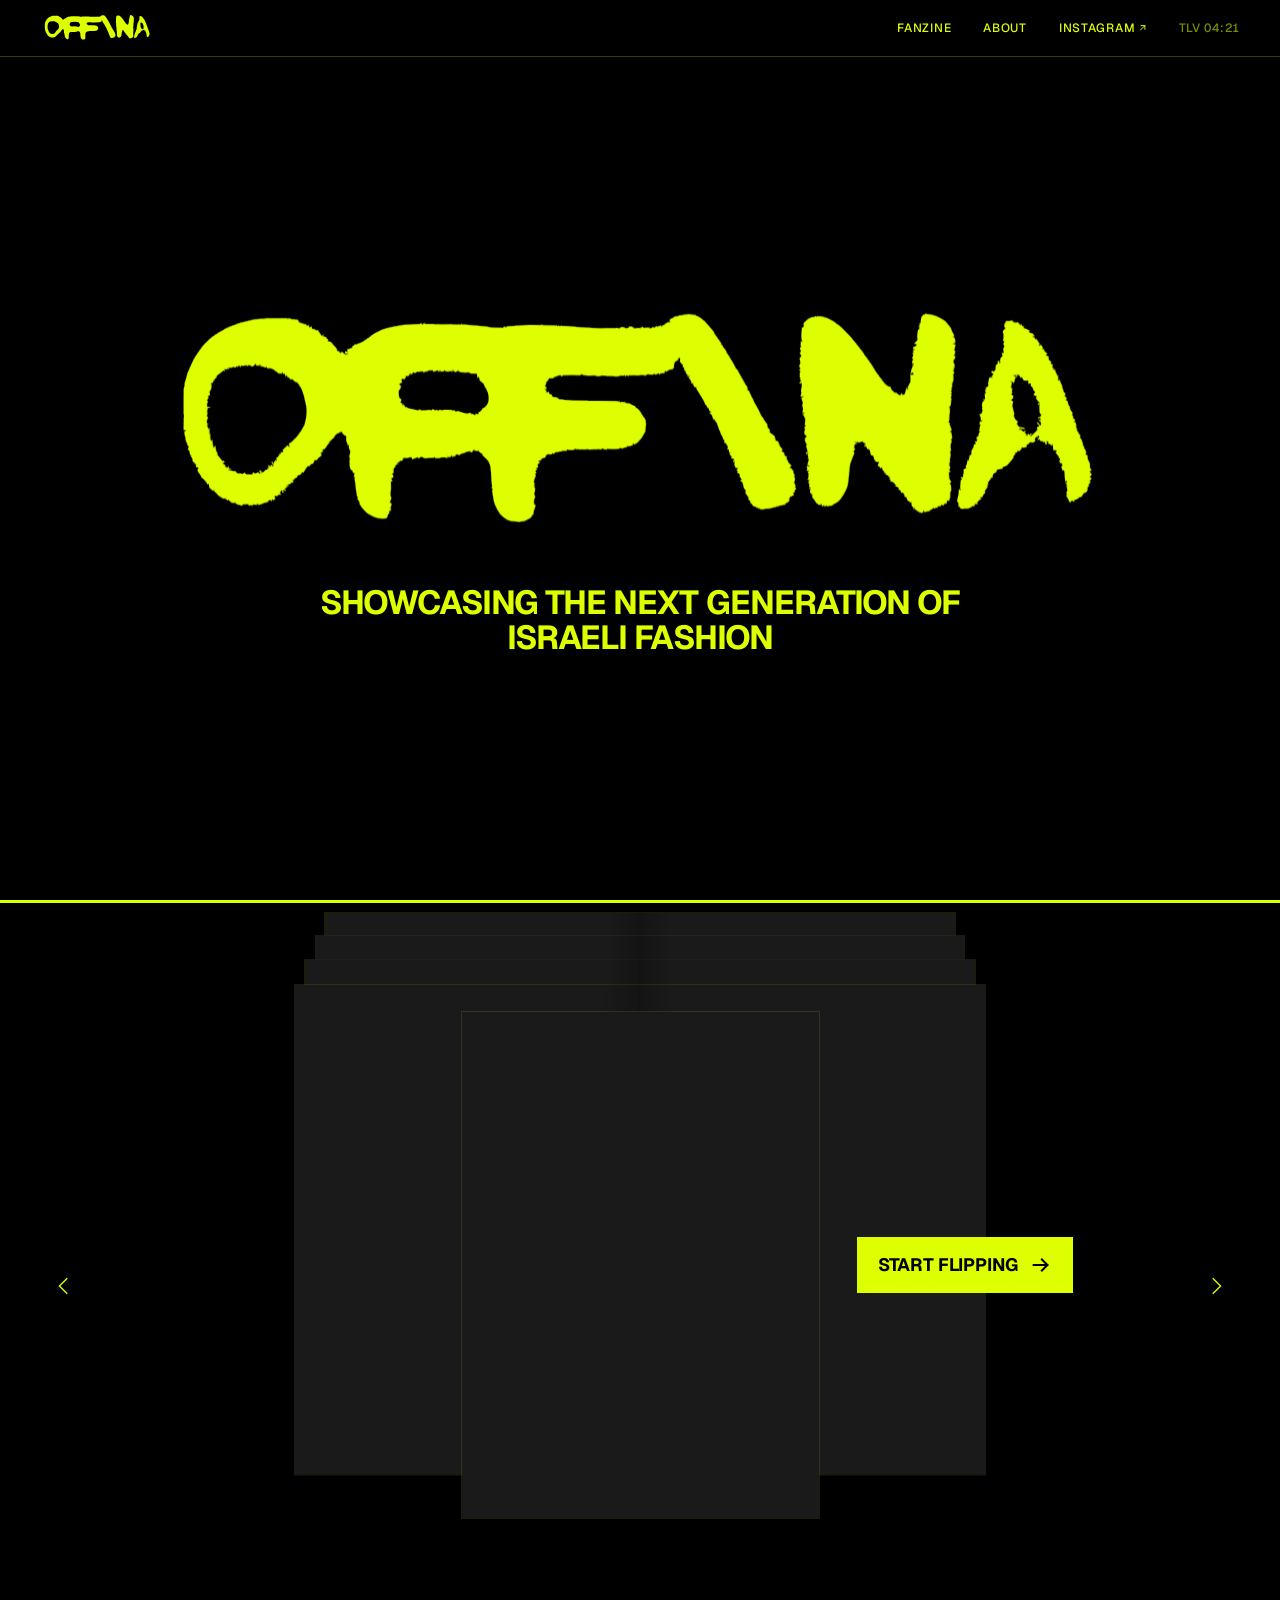
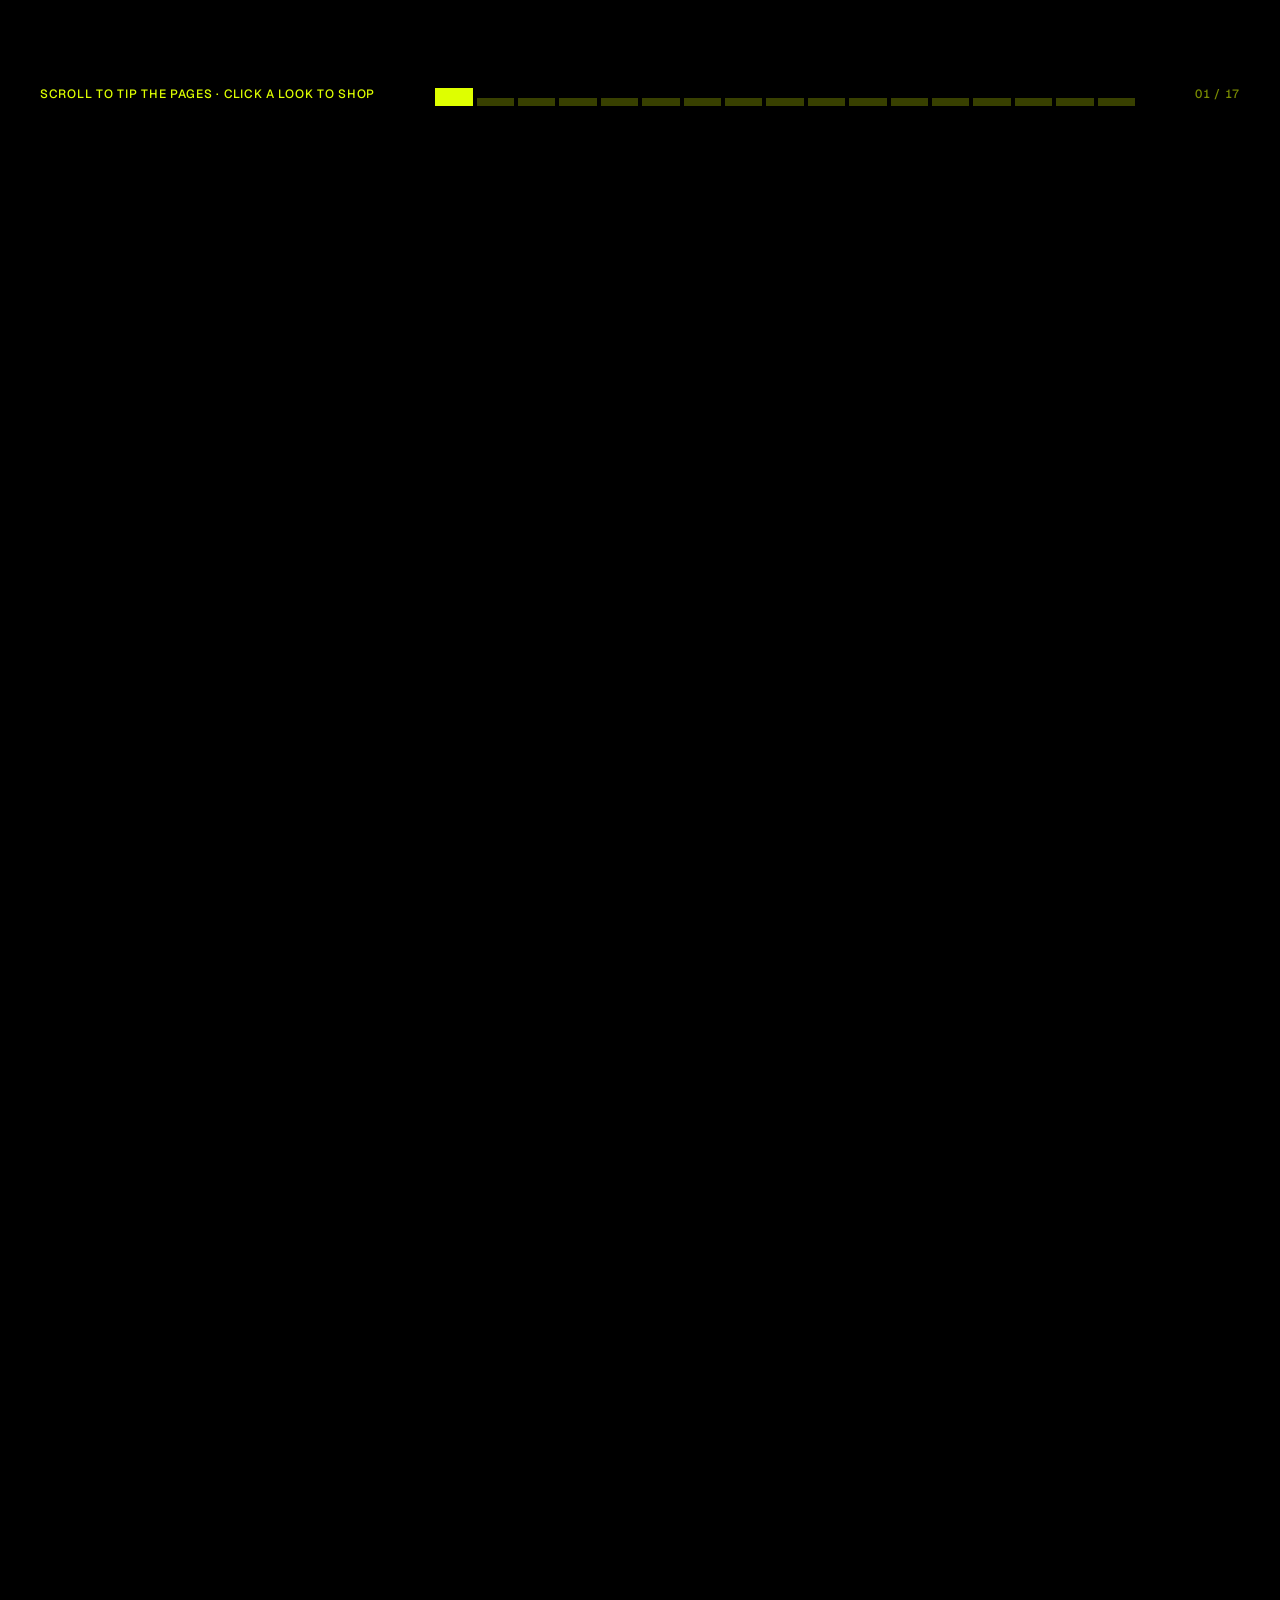
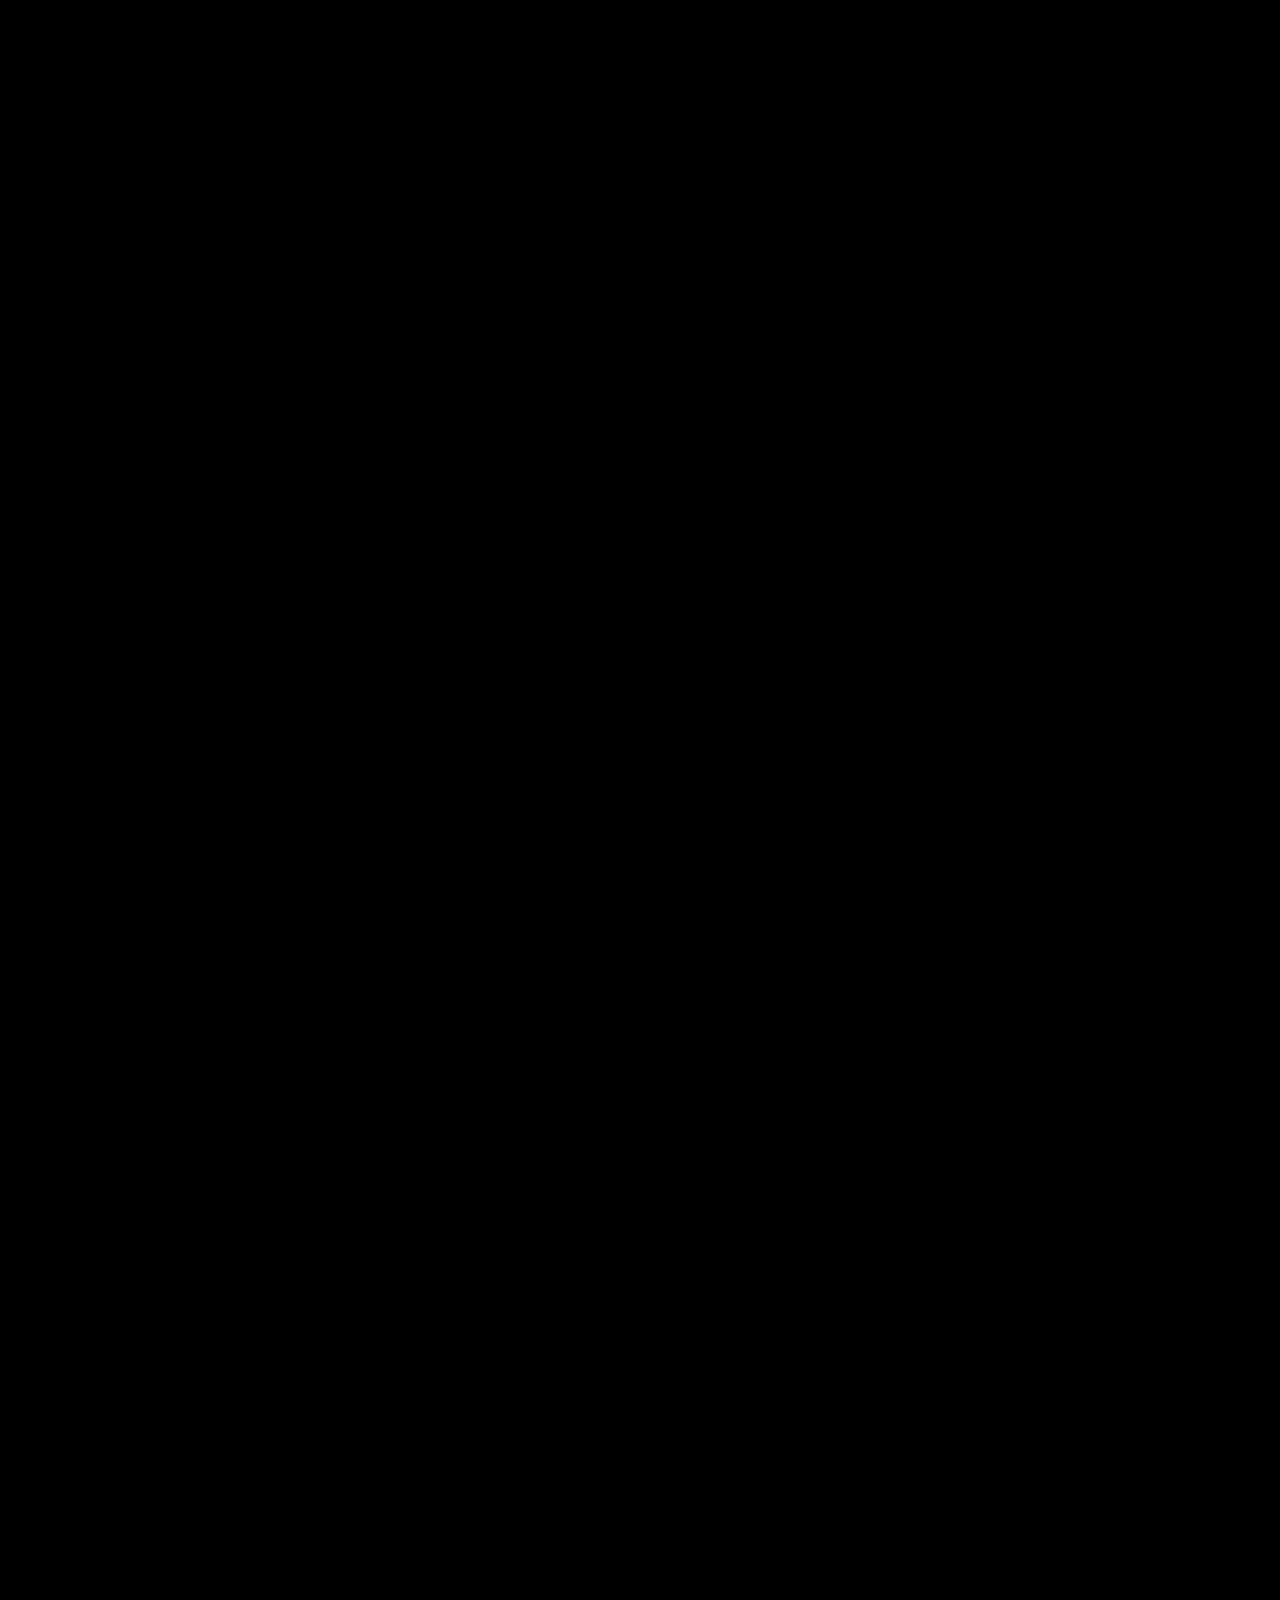
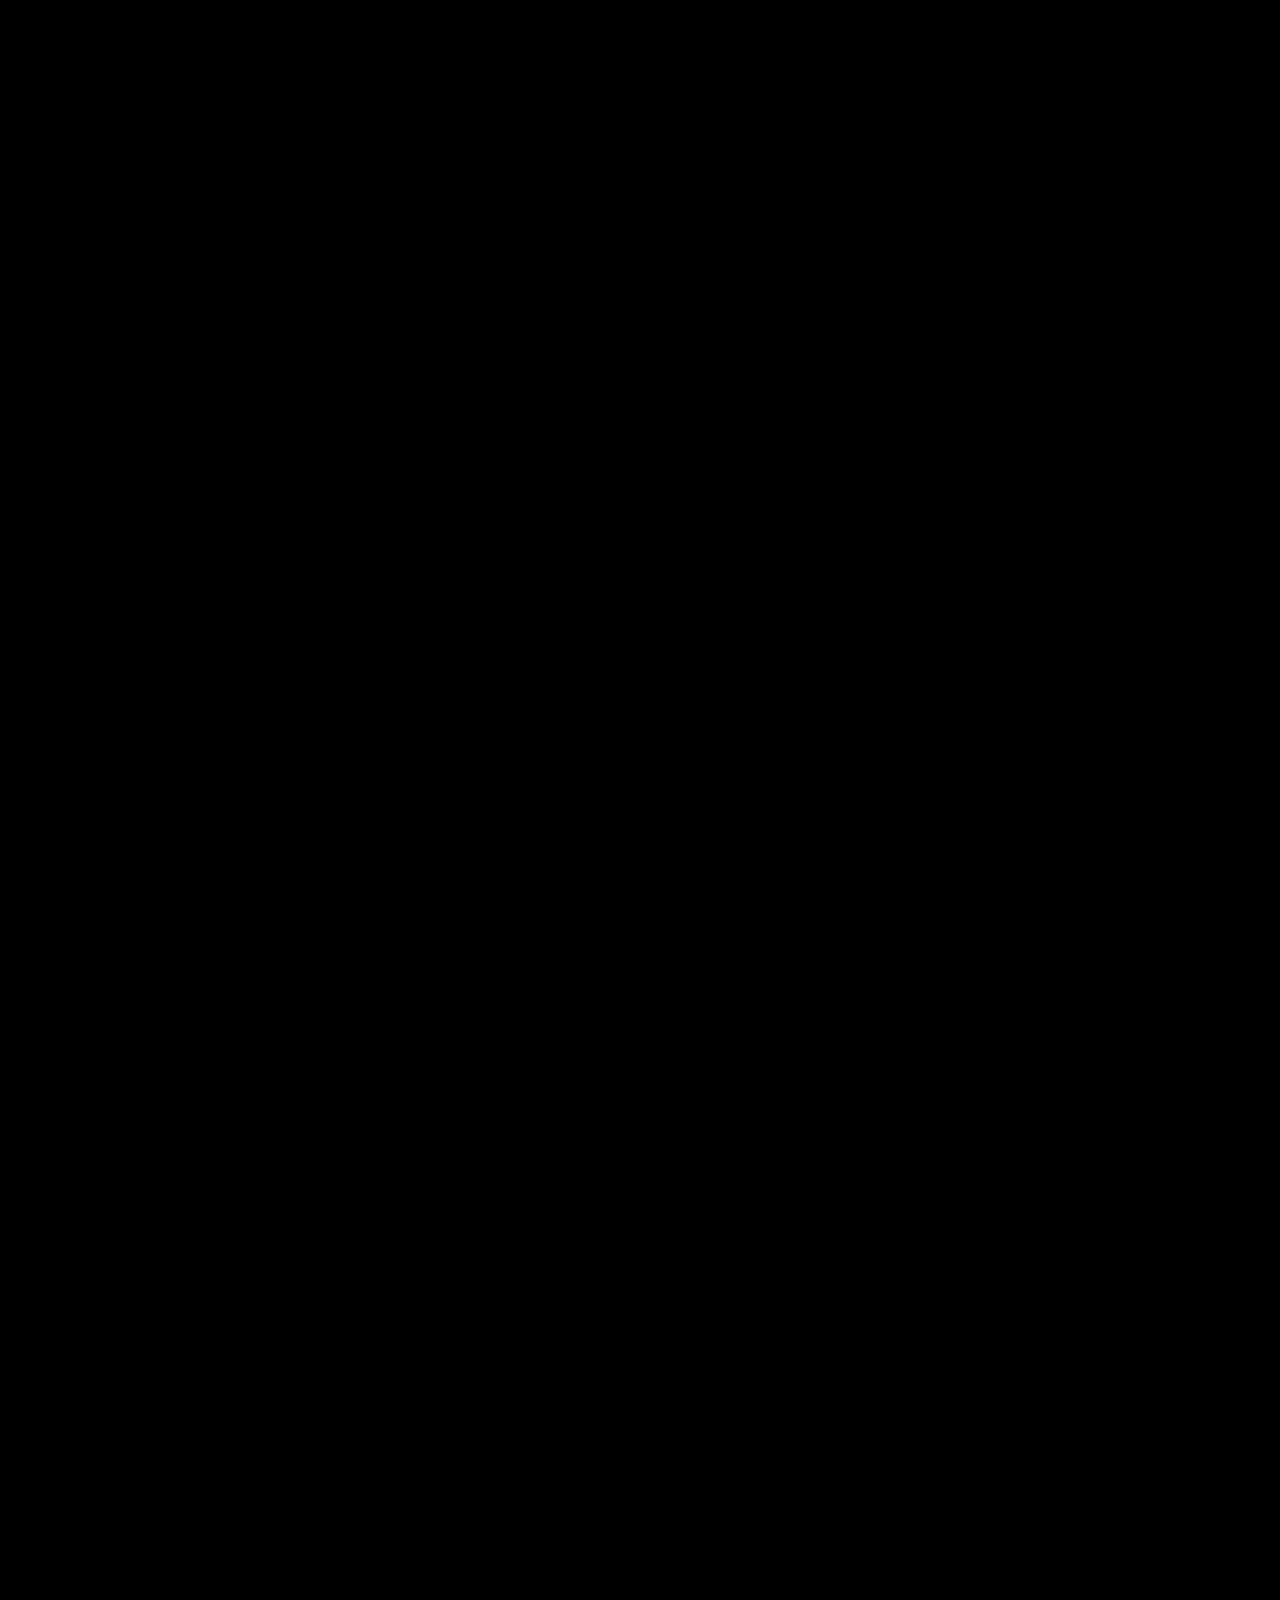
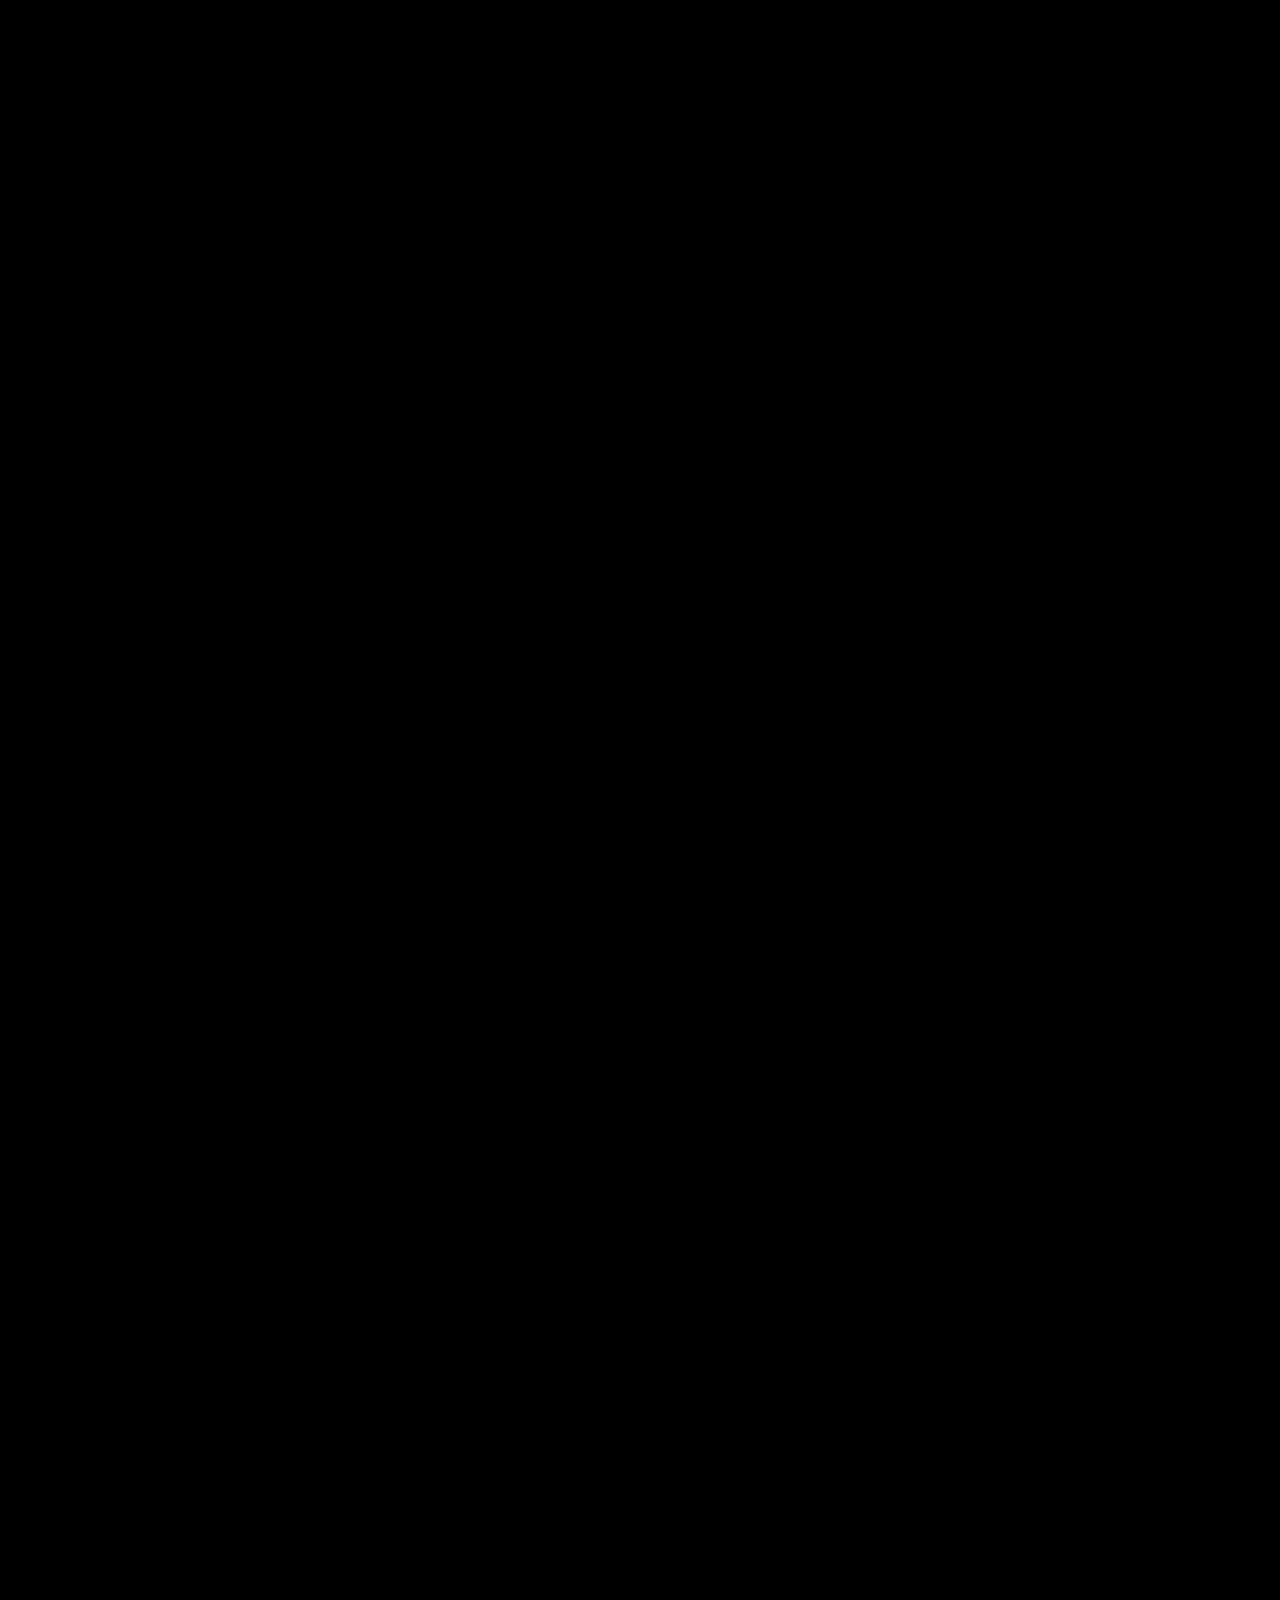
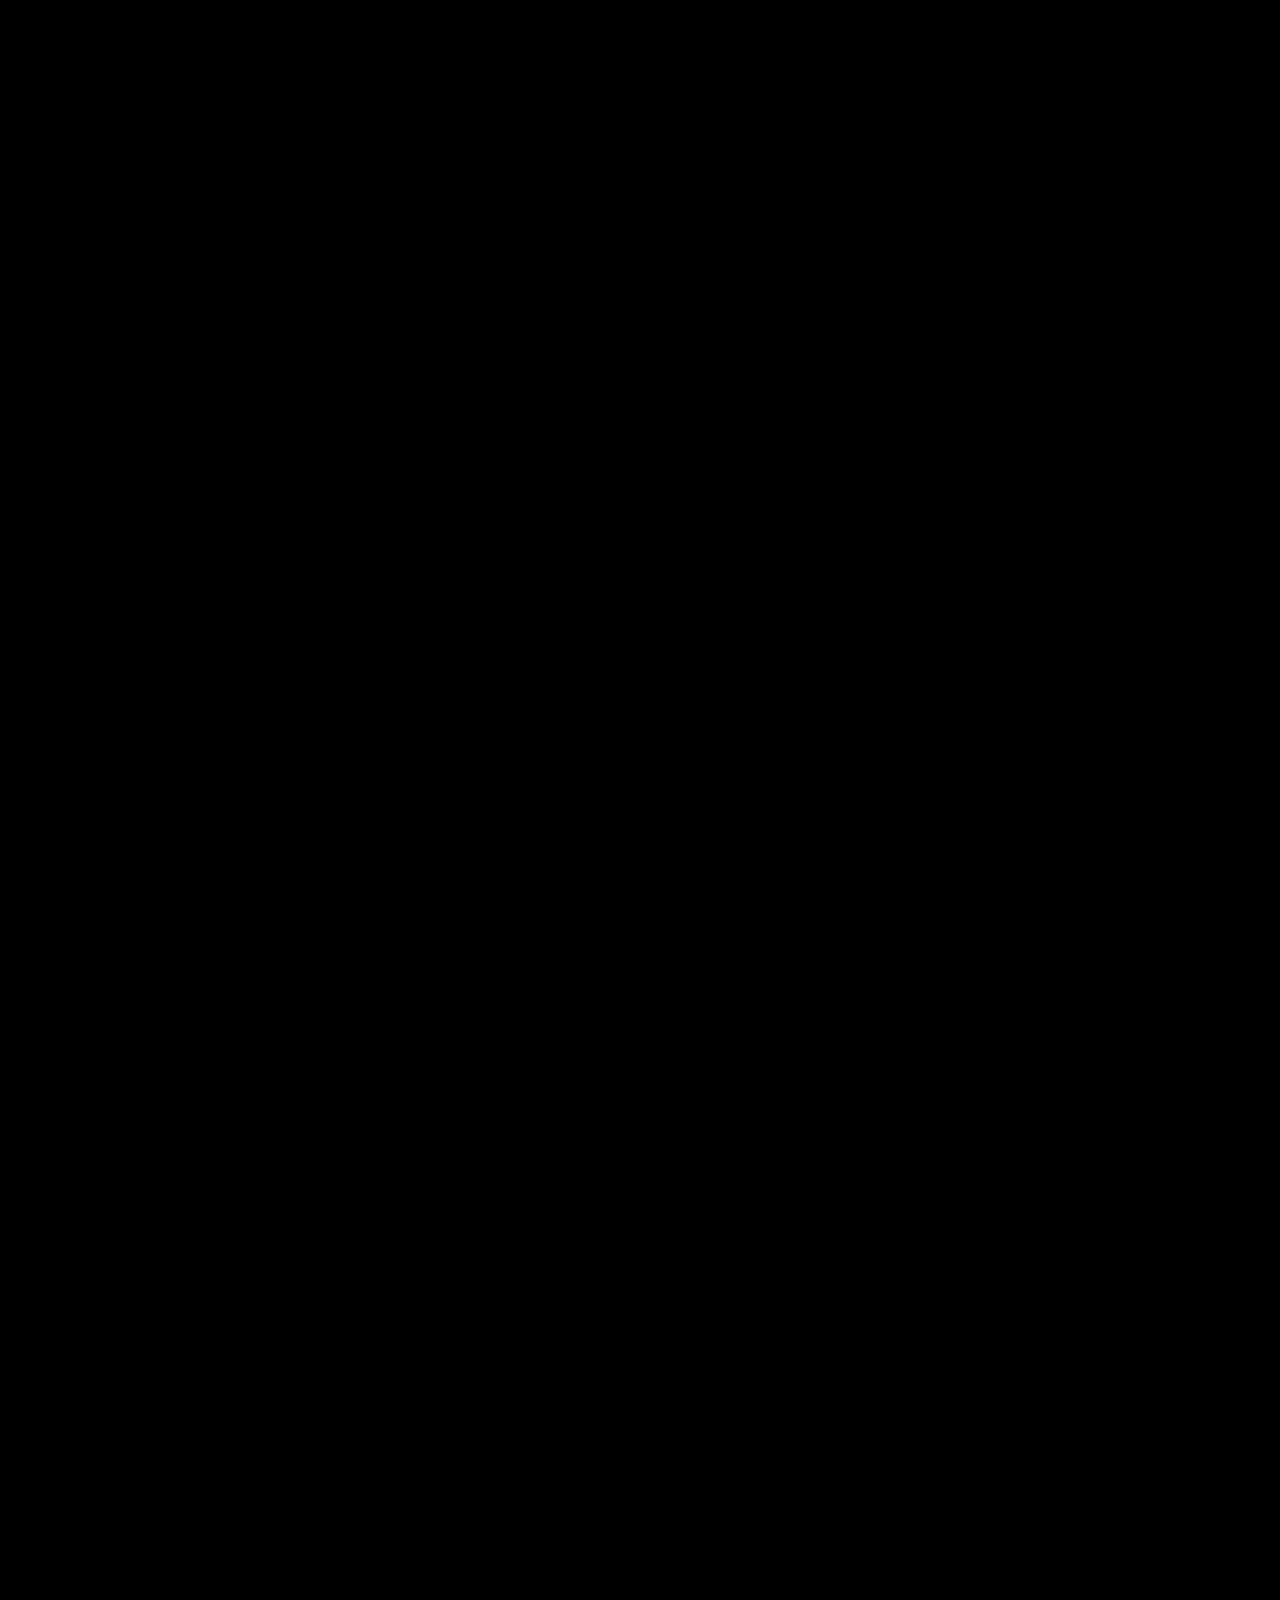
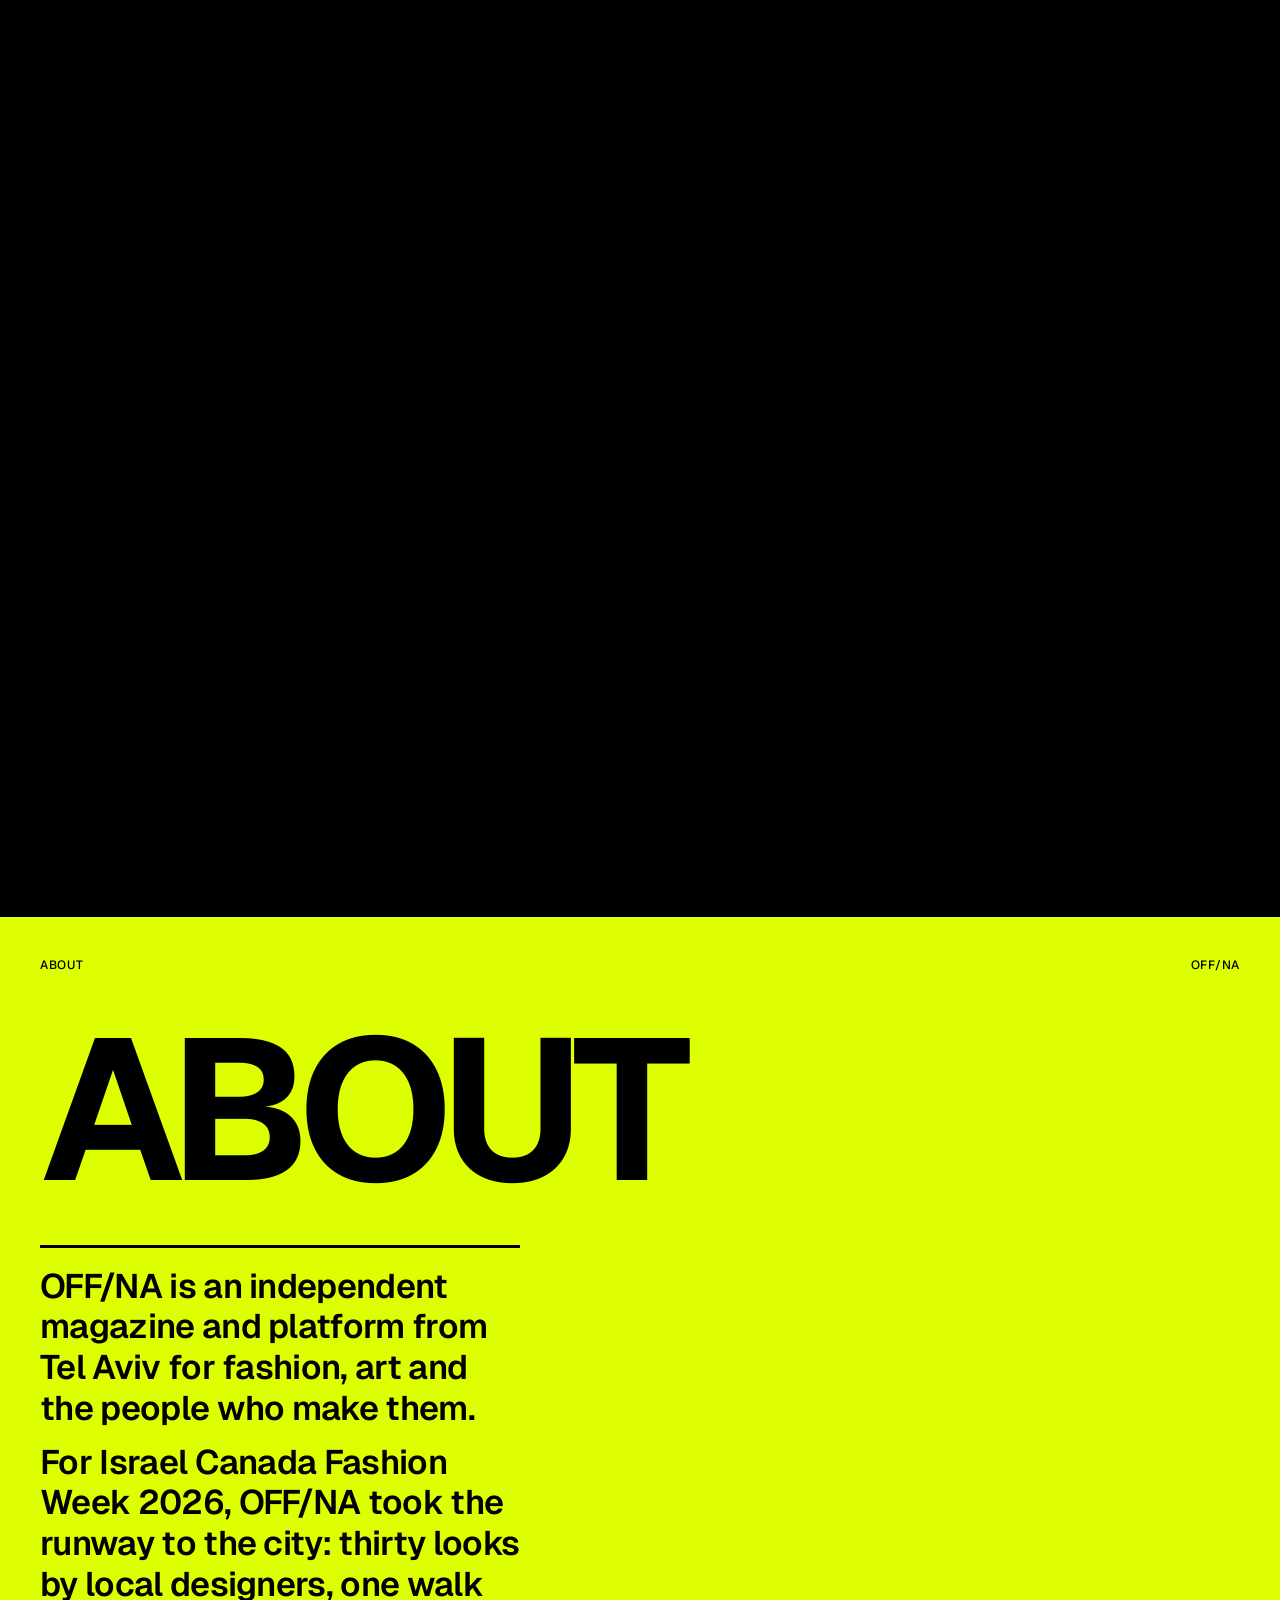
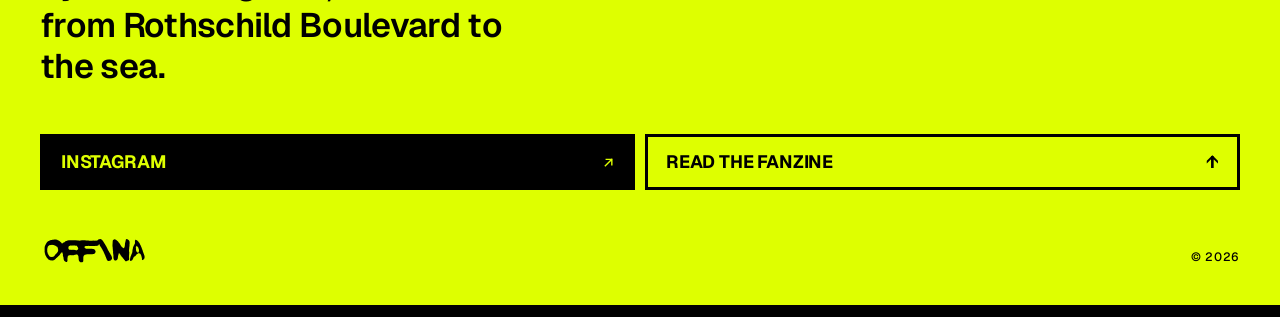
==== index.html @ 5caed3e6 "Fanzine as a tumble deck from the cover; hero: logo + line, liquid settles back Co-Authored-By: Clau" ====
<!doctype html>
<html lang="en">
<head>
  <meta charset="utf-8">
  <meta name="viewport" content="width=device-width, initial-scale=1">
  <title>OFF/NA</title>
  <meta name="description" content="OFF/NA — Runway 12.11 fanzine. Every look is clickable: shop each piece from its designer.">
  <link rel="icon" href="assets/logo.svg" type="image/svg+xml">
  <link rel="preconnect" href="https://fonts.googleapis.com">
  <link rel="preconnect" href="https://fonts.gstatic.com" crossorigin>
  <link href="https://fonts.googleapis.com/css2?family=Geist:wght@300;400;500;600;700;900&display=swap" rel="stylesheet">
  <link rel="stylesheet" href="style.css">
  <link rel="stylesheet" href="fanzine/fanzine.css">
</head>
<body>
  <!-- 1. HEADER -->
  <header class="site-head">
    <a class="head-logo logo" data-logo href="./" aria-label="OFF/NA, home">OFF/NA</a>
    <nav class="head-nav label" aria-label="Site">
      <a href="#fanzine-section">Fanzine</a>
      <a href="#about">About</a>
      <a href="https://www.instagram.com/offnaweek/" target="_blank" rel="noopener">Instagram <svg class="arrow" viewBox="0 0 12 12" aria-hidden="true"><path d="M2.5 9.5 9.5 2.5M3.5 2.5h6v6" fill="none" stroke="currentColor" stroke-width="1.5" stroke-linecap="square"/></svg></a>
      <span class="clock" id="clock">TLV --:--</span>
    </nav>
  </header>

  <!-- 2. HERO: the logo (liquid, see hero.js) and one line under it -->
  <section class="hero" aria-label="OFF/NA">
    <h1 class="hero__logo logo" data-logo aria-label="OFF/NA">OFF/NA</h1>
    <p class="hero__tagline">Showcasing the next generation of Israeli fashion</p>
  </section>

  <main>
    <!-- 3. THE FANZINE -->
    <section class="fz-section" id="fanzine-section" aria-label="Runway 12.11 fanzine">
      <div class="fz-sticky">
        <div class="fanzine" id="fanzine" data-src="fanzine/" data-cover="fanzine/cover.jpg" aria-label="OFF/NA Runway 12.11 fanzine">
          <button class="fz-nav fz-prev" type="button" aria-label="Previous page"><svg viewBox="0 0 24 24" aria-hidden="true"><path d="M15 4 7 12l8 8" fill="none" stroke="currentColor" stroke-width="1.5" stroke-linecap="square"/></svg></button>
          <div class="fz-stage" aria-live="polite"></div>
          <button class="fz-nav fz-next" type="button" aria-label="Next page"><svg viewBox="0 0 24 24" aria-hidden="true"><path d="m9 4 8 8-8 8" fill="none" stroke="currentColor" stroke-width="1.5" stroke-linecap="square"/></svg></button>
          <button class="fz-start" type="button">Start flipping <svg viewBox="0 0 24 24" aria-hidden="true"><path d="M4 12h15M13 6l6 6-6 6" fill="none" stroke="currentColor" stroke-width="2.2" stroke-linecap="square"/></svg></button>
          <div class="fz-pop" role="dialog" aria-label="Pieces in this look" hidden></div>
        </div>
        <div class="bar fz-bar">
          <span class="hint"><span class="hint-long">Scroll to tip the pages · click a look to shop</span><span class="hint-short">Scroll · tap to shop</span></span>
          <nav class="fz-strip" id="fz-strip" aria-label="Spreads"></nav>
          <span class="clock" id="fz-count">-- / --</span>
        </div>
      </div>
    </section>

    <!-- 4. ABOUT — edit the text here -->
    <section class="about" id="about">
      <header class="about__head label"><span>About</span><span>OFF/NA</span></header>
      <h2 class="about__title">About</h2>
      <div class="about__text">
        <p>OFF/NA is an independent magazine and platform from Tel Aviv for fashion, art and the people who make them.</p>
        <p>For Israel Canada Fashion Week 2026, OFF/NA took the runway to the city: thirty looks by local designers, one walk from Rothschild Boulevard to the sea.</p>
      </div>
      <nav class="actions">
        <a class="btn" href="https://www.instagram.com/offnaweek/" target="_blank" rel="noopener"><span>Instagram</span><span><svg class="arrow" viewBox="0 0 12 12" aria-hidden="true"><path d="M2.5 9.5 9.5 2.5M3.5 2.5h6v6" fill="none" stroke="currentColor" stroke-width="1.5" stroke-linecap="square"/></svg></span></a>
        <a class="btn" href="#fanzine-section"><span>Read the fanzine</span><span>↑</span></a>
      </nav>
      <footer class="about__foot label">
        <span class="logo" data-logo>OFF/NA</span>
        <span>&copy; 2026</span>
      </footer>
    </section>
  </main>

  <script src="fanzine/brands.js"></script>
  <script src="fanzine/fanzine.js"></script>
  <script src="main.js"></script>
  <script src="hero.js"></script>
</body>
</html>
---- style.css ----
:root {
  --volt: #deff00;          /* the Members Club card yellow */
  --ink: #000;
  --paper: #efece6;
  --muted: rgba(222, 255, 0, 0.55);
  --sans: "Geist", "Helvetica Neue", Arial, sans-serif;
  --gutter: clamp(16px, 4vw, 40px);
  --rule: 3px;
}

* { box-sizing: border-box; margin: 0; padding: 0; }
html { scroll-behavior: smooth; }

body {
  background: var(--ink);
  color: var(--volt);
  font-family: var(--sans);
  font-weight: 500;
  -webkit-font-smoothing: antialiased;
}

/* ── shared ─────────────────────────────────────────── */
.logo { display: inline-block; line-height: 0; color: inherit; text-decoration: none; }
.logo svg { width: 100%; height: auto; display: block; }
.label { font-size: 12px; font-weight: 500; letter-spacing: 0.06em; text-transform: uppercase; }
.arrow { width: 0.62em; height: 0.62em; display: inline-block; vertical-align: 0.02em; }
[hidden] { display: none !important; }

/* ── 1. header ──────────────────────────────────────── */
.site-head {
  position: sticky;
  top: 0;
  z-index: 10;
  display: flex;
  justify-content: space-between;
  align-items: center;
  padding: 14px var(--gutter);
  background: var(--ink);
  border-bottom: 1px solid rgba(222, 255, 0, 0.25);
}
.head-logo { width: clamp(84px, 9vw, 120px); line-height: 1; font-weight: 700; }
.head-nav { display: flex; gap: clamp(14px, 2.5vw, 32px); align-items: baseline; }
.head-nav a { color: inherit; text-decoration: none; }
.head-nav a:hover { text-decoration: underline; text-underline-offset: 3px; }
.clock { color: var(--muted); font-variant-numeric: tabular-nums; }

/* ── 2. hero: the logo and one line under it ───────── */
.hero {
  position: relative;
  height: calc(100svh - var(--head-h, 50px));
  min-height: 480px;
  overflow: hidden;
  display: flex;
  flex-direction: column;
  align-items: center;
  justify-content: center;
  gap: clamp(20px, 3.5vw, 44px);
  padding: var(--gutter);
}
.hero__logo {
  position: relative;
  z-index: 1;
  width: min(78vw, 1100px);
  aspect-ratio: 530 / 128;          /* the logo's own proportions, so the liquid copy lines up */
  font-size: 12vw;
  font-weight: 900;
  line-height: 1;
}
.hero__tagline {
  position: relative;
  z-index: 1;
  font-weight: 700;
  font-size: clamp(18px, 2.6vw, 34px);
  line-height: 1.05;
  letter-spacing: -0.03em;
  text-transform: uppercase;
  text-align: center;
  max-width: 22em;
  pointer-events: none;
}
.hero__liquid { position: absolute; inset: 0; width: 100%; height: 100%; display: block; }
.hero.is-liquid .hero__logo { opacity: 0; }     /* the canvas draws it; the real logo stays for screen readers */

/* ── 3. fanzine ─────────────────────────────────────── */
.fz-section { position: relative; border-top: var(--rule) solid var(--volt); }
.fz-sticky {
  position: sticky;
  top: var(--head-h, 50px);
  height: calc(100svh - var(--head-h, 50px));
  display: flex;
  flex-direction: column;
  overflow: hidden;
}
.bar { display: flex; justify-content: space-between; align-items: center; gap: 12px; padding: 12px var(--gutter) var(--gutter); }
.fz-bar .hint, .fz-bar .clock { white-space: nowrap; font-size: 12px; letter-spacing: 0.06em; text-transform: uppercase; }
.hint-short { display: none; }

/* ── 4. about, on card yellow ───────────────────────── */
.about {
  background: var(--volt);
  color: var(--ink);
  min-height: 100svh;
  padding: var(--gutter);
  display: flex;
  flex-direction: column;
  gap: clamp(28px, 5vw, 48px);
  margin-top: clamp(40px, 6vw, 80px);
}
.about__head { display: flex; justify-content: space-between; }
.about__title {
  font-weight: 700;
  font-size: clamp(56px, 17vw, 200px);
  line-height: 0.88;
  letter-spacing: -0.055em;
  text-transform: uppercase;
}
.about__text { display: grid; gap: 0.8em; max-width: 30em; border-top: var(--rule) solid var(--ink); padding-top: 18px; }
.about__text p { font-weight: 600; font-size: clamp(20px, 3vw, 34px); line-height: 1.2; letter-spacing: -0.02em; }

.actions { display: grid; gap: 10px; }
@media (min-width: 640px) { .actions { grid-template-columns: repeat(auto-fit, minmax(220px, 1fr)); } }
.btn {
  display: flex;
  justify-content: space-between;
  align-items: center;
  gap: 1em;
  min-height: 56px;
  padding: 0 18px;
  border: var(--rule) solid var(--ink);
  color: var(--ink);
  font: 700 18px/1 var(--sans);
  letter-spacing: -0.01em;
  text-transform: uppercase;
  text-decoration: none;
  transition: background 0.15s, color 0.15s;
}
.btn:first-child { background: var(--ink); color: var(--volt); }
.btn:hover, .btn:focus-visible { background: var(--ink); color: var(--volt); outline: none; }

.about__foot { margin-top: auto; display: flex; justify-content: space-between; align-items: end; }
.about__foot .logo { width: 110px; }

@media (max-width: 760px) {
  .head-nav .clock { display: none; }
  .hint-long { display: none; }
  .hint-short { display: inline; }

}
---- fanzine/fanzine.css ----
/* The fanzine reader. Pages are images; the links sit invisibly on top of them. */

.fanzine {
  --page-ratio: 0.7048;          /* page width / height, set from pages.json */
  --arrows: 112px;                /* room for the two arrow buttons */
  min-height: 0;
  flex: 1;
  display: grid;
  grid-template-columns: auto 1fr auto;
  align-items: center;
  padding: 0 var(--gutter);
  position: relative;
}

.fz-stage {
  position: relative;
  height: 100%;
  overflow: hidden;
  touch-action: pan-y;
  user-select: none;
  -webkit-user-select: none;
}

/* ── the deck: spreads standing on edge, hinged on one floor line ── */
.fz-scene { position: absolute; inset: 0; transform-style: preserve-3d; }
.fz-card {
  position: absolute;
  left: 50%;
  top: var(--fz-top);
  width: var(--fz-w);
  height: var(--fz-h);
  margin-left: calc(var(--fz-w) / -2);
}
.fz-card.is-cover { width: var(--fz-pw); margin-left: calc(var(--fz-pw) / -2); }
.fz-card {
  display: flex;
  transform-origin: 50% 100%;
  transform-style: preserve-3d;
  backface-visibility: visible;
  will-change: transform;
  background: #1a1a1a;
  box-shadow: 0 0 0 1px rgba(222, 255, 0, 0.12);
  cursor: pointer;
}
.fz-card .fz-page { flex: 1; }
.fz-card .fz-page + .fz-page::before {     /* the fold */
  content: "";
  position: absolute;
  top: 0; bottom: 0; left: -10%;
  width: 20%;
  background: linear-gradient(to right, transparent, rgba(0, 0, 0, 0.22) 50%, transparent);
  pointer-events: none;
  z-index: 1;
}
.fz-card__shade {     /* light from above: a spread darkens as it tips away */
  position: absolute;
  inset: 0;
  background: #000;
  opacity: var(--shade, 0);
  pointer-events: none;
  z-index: 3;
}
.fz-card:not(.is-front) .fz-hot { pointer-events: none; }

.fz-page { position: relative; height: 100%; margin: 0; background: #1a1a1a; }
.fz-page img { width: 100%; height: 100%; display: block; object-fit: cover; pointer-events: none; }

/* invisible links; a quiet hint on hover / keyboard focus */
.fz-hot { position: absolute; display: block; border: 0; padding: 0; background: transparent; cursor: pointer; }
.fz-credit { z-index: 2; }
.fz-figure { z-index: 1; }
.fz-credit:hover, .fz-credit:focus-visible { background: var(--volt); mix-blend-mode: multiply; outline: none; }
.fz-figure:focus-visible { outline: 1px dashed #fff; outline-offset: 4px; }
.fz-figure::after {
  content: "Shop this look";
  position: absolute;
  left: 50%;
  top: 0;
  transform: translate(-50%, -8px);
  white-space: nowrap;
  font: 700 11px/1 var(--sans);
  letter-spacing: 0.04em;
  text-transform: uppercase;
  background: var(--volt);
  color: var(--ink);
  padding: 7px 9px;
  opacity: 0;
  transition: opacity 0.2s;
  pointer-events: none;
}
.fz-figure:hover::after, .fz-figure:focus-visible::after { opacity: 1; }
@media (hover: none) { .fz-figure::after { display: none; } }

/* arrows */
.fz-nav { width: 48px; height: 48px; display: grid; place-items: center; border: 0; background: none; color: var(--volt); cursor: pointer; }
.fz-nav svg { width: 22px; height: 22px; }
.fz-nav:disabled { opacity: 0.2; cursor: default; }
.fz-nav:not(:disabled):hover { color: var(--paper); }

/* ── strip of spreads: jump anywhere ────────────────── */
.fz-strip { display: flex; gap: 4px; align-items: flex-end; flex: 1; margin: 0 clamp(16px, 4vw, 48px); height: 24px; }
.fz-tick {
  position: relative;
  flex: 1;
  height: 8px;
  min-width: 4px;
  border: 0;
  padding: 0;
  background: rgba(222, 255, 0, 0.25);
  cursor: pointer;
  transition: height 0.2s, background 0.2s;
}
.fz-tick:hover { height: 18px; background: rgba(222, 255, 0, 0.6); }
.fz-tick[aria-current="true"] { height: 18px; background: var(--volt); }
.fz-tick__thumb {
  --n: 2;
  position: absolute;
  bottom: calc(100% + 10px);
  left: 50%;
  translate: -50% 0;
  display: flex;
  height: 120px;
  aspect-ratio: calc(0.7048 * var(--n));
  background: var(--ink);
  border: var(--rule) solid var(--volt);
  opacity: 0;
  pointer-events: none;
  transition: opacity 0.15s;
  z-index: 6;
}
.fz-tick__thumb img { height: 100%; width: calc(100% / var(--n)); object-fit: cover; display: block; }
.fz-tick::after {
  content: attr(data-label);
  position: absolute;
  bottom: calc(100% + 140px);
  left: 50%;
  translate: -50% 0;
  white-space: nowrap;
  font: 700 11px/1 var(--sans);
  letter-spacing: 0.04em;
  text-transform: uppercase;
  background: var(--volt);
  color: var(--ink);
  padding: 6px 8px;
  opacity: 0;
  pointer-events: none;
  transition: opacity 0.15s;
}
.fz-tick:first-child .fz-tick__thumb, .fz-tick:first-child::after { left: 0; translate: 0 0; }
.fz-tick:last-child .fz-tick__thumb, .fz-tick:last-child::after { left: auto; right: 0; translate: 0 0; }
.fz-tick:hover .fz-tick__thumb, .fz-tick:hover::after,
.fz-tick:focus-visible .fz-tick__thumb, .fz-tick:focus-visible::after { opacity: 1; }
@media (hover: none) { .fz-tick__thumb, .fz-tick::after { display: none; } }

/* ── the list of pieces when you click a figure ─────── */
.fz-pop {
  position: absolute;
  z-index: 7;
  width: 300px;
  max-width: calc(100% - 16px);
  background: var(--volt);
  color: var(--ink);
  border: var(--rule) solid var(--ink);
  padding: 12px 14px 8px;
  text-transform: uppercase;
  font-size: 12px;
  font-weight: 500;
}
.fz-pop[hidden] { display: none; }
.fz-pop__head {
  display: flex;
  justify-content: space-between;
  align-items: baseline;
  padding-bottom: 8px;
  border-bottom: var(--rule) solid var(--ink);
  font-weight: 700;
  font-size: 18px;
  letter-spacing: -0.02em;
}
.fz-pop__close {
  font: 500 12px var(--sans);
  letter-spacing: 0.04em;
  text-transform: uppercase;
  color: rgba(0, 0, 0, 0.55);
  background: none;
  border: 0;
  cursor: pointer;
  min-height: 32px;
  padding: 0 0 0 12px;
}
.fz-pop__close:hover { color: var(--ink); }
.fz-pop ul { list-style: none; }
.fz-pop li + li { border-top: 1px solid rgba(0, 0, 0, 0.25); }
.fz-pop a, .fz-pop__row {
  display: grid;
  grid-template-columns: 1fr auto 12px;
  gap: 10px;
  align-items: center;
  min-height: 42px;
  color: inherit;
  text-decoration: none;
}
.fz-pop__row { grid-template-columns: 1fr auto; color: rgba(0, 0, 0, 0.55); }
.fz-pop a:hover { background: var(--ink); color: var(--volt); margin: 0 -14px; padding: 0 14px; }
.fz-pop a:hover .fz-pop__item { color: var(--volt); }
.fz-pop__item { color: rgba(0, 0, 0, 0.6); }
.fz-pop__brand { text-align: right; font-weight: 700; }
.fz-pop .arrow { width: 9px; height: 9px; }

/* phones: one page, arrows tucked in */
@media (max-width: 760px) {
  .fanzine { --arrows: 72px; padding: 0 4px; }
  .fz-nav { width: 36px; }
  .fz-nav svg { width: 18px; height: 18px; }
  .fz-strip { margin: 0 12px; }
  .fz-tick { height: 6px; }
  .fz-tick[aria-current="true"] { height: 12px; }
}



/* "Start flipping": beside the cover, gone once the first page tips */
.fz-start {
  position: absolute;
  z-index: 5;
  left: calc(50% + var(--fz-pw) / 2 + clamp(16px, 3vw, 40px));
  top: calc(var(--fz-top) + var(--fz-h) * 0.5);
  translate: 0 -50%;
  display: flex;
  align-items: center;
  gap: 12px;
  min-height: 56px;
  padding: 0 18px;
  border: var(--rule) solid var(--volt);
  background: var(--volt);
  color: var(--ink);
  font: 700 18px/1 var(--sans);
  letter-spacing: -0.01em;
  text-transform: uppercase;
  cursor: pointer;
  transition: opacity 0.3s, background 0.15s, color 0.15s;
}
.fz-start svg { width: 22px; height: 22px; animation: nudge 1.4s ease-in-out infinite; }
.fz-start:hover, .fz-start:focus-visible { background: var(--ink); color: var(--volt); outline: none; }
.fz-start.is-gone { opacity: 0; pointer-events: none; }
@keyframes nudge { 0%, 100% { transform: translateX(0); } 50% { transform: translateX(6px); } }
@media (max-width: 760px) {
  .fz-start { left: 50%; top: auto; bottom: 8px; translate: -50% 0; min-height: 48px; font-size: 15px; }
}
@media (prefers-reduced-motion: reduce) { .fz-start svg { animation: none; } }
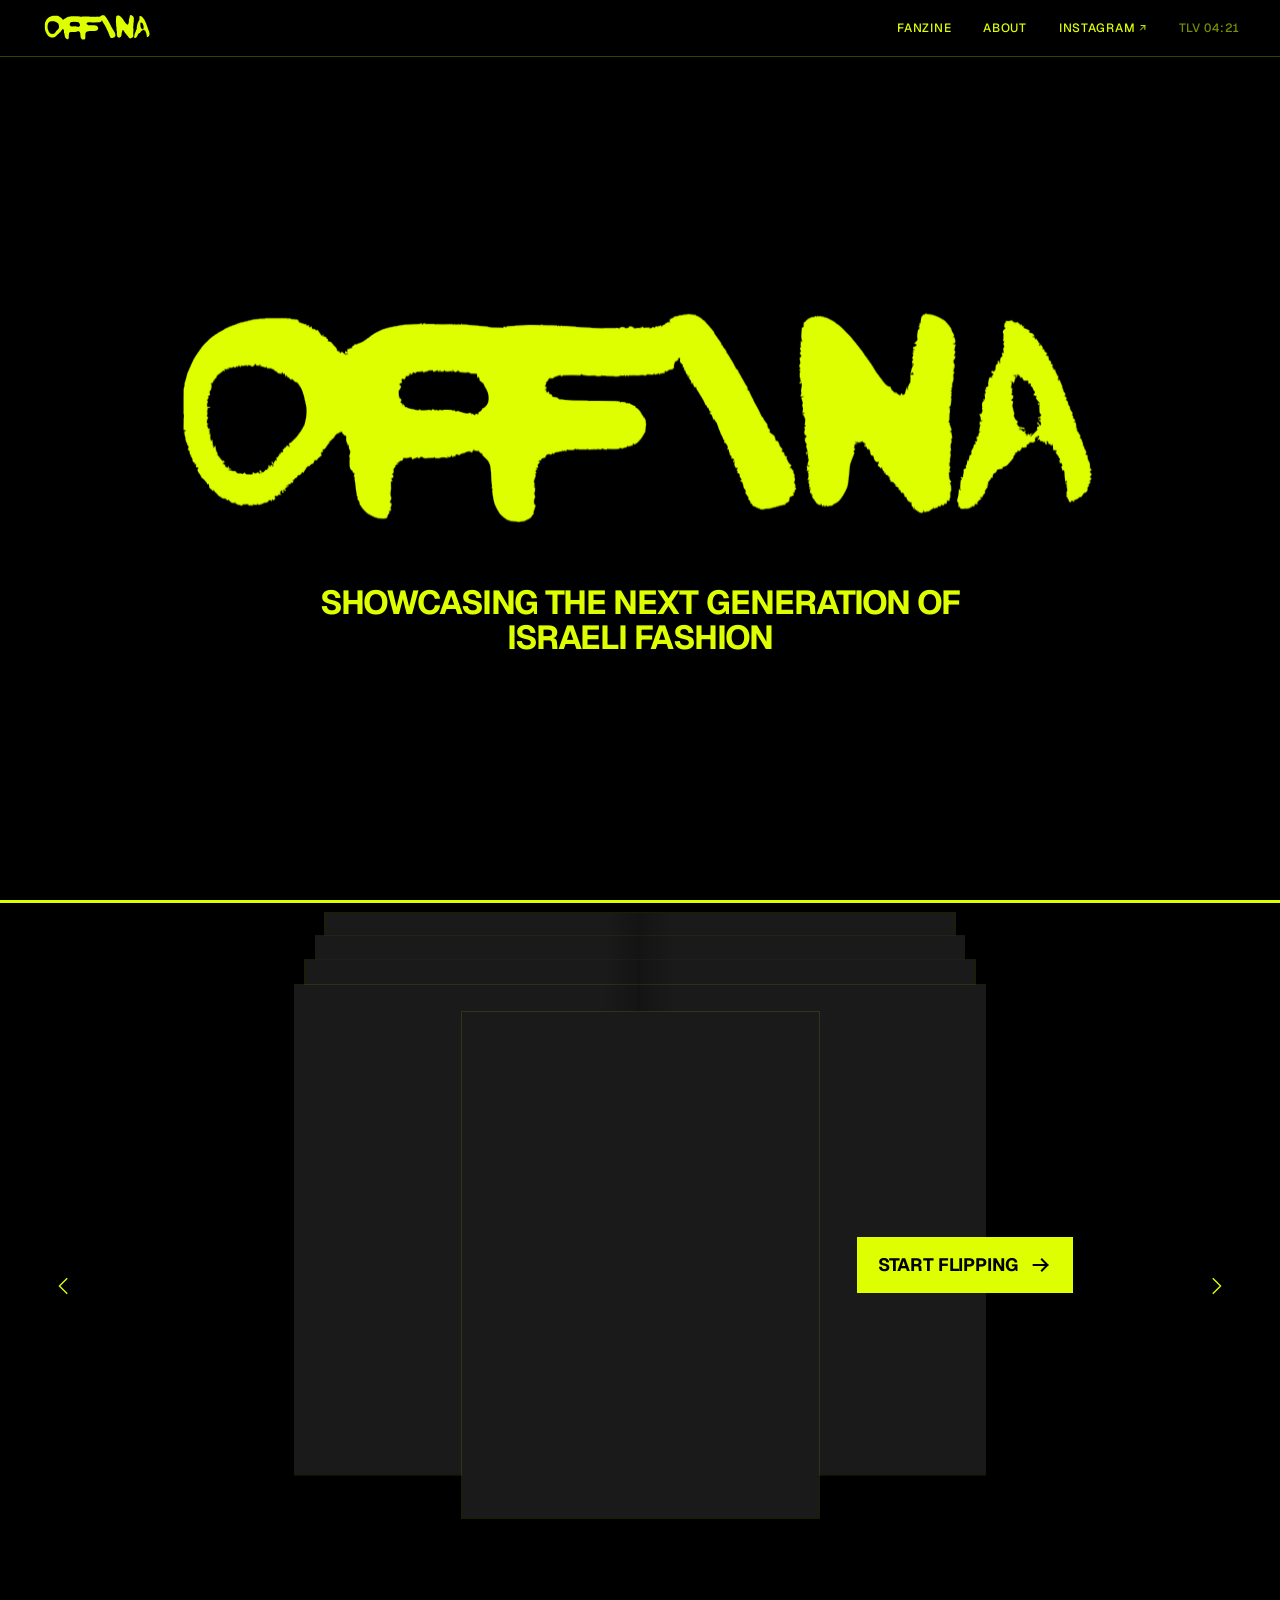
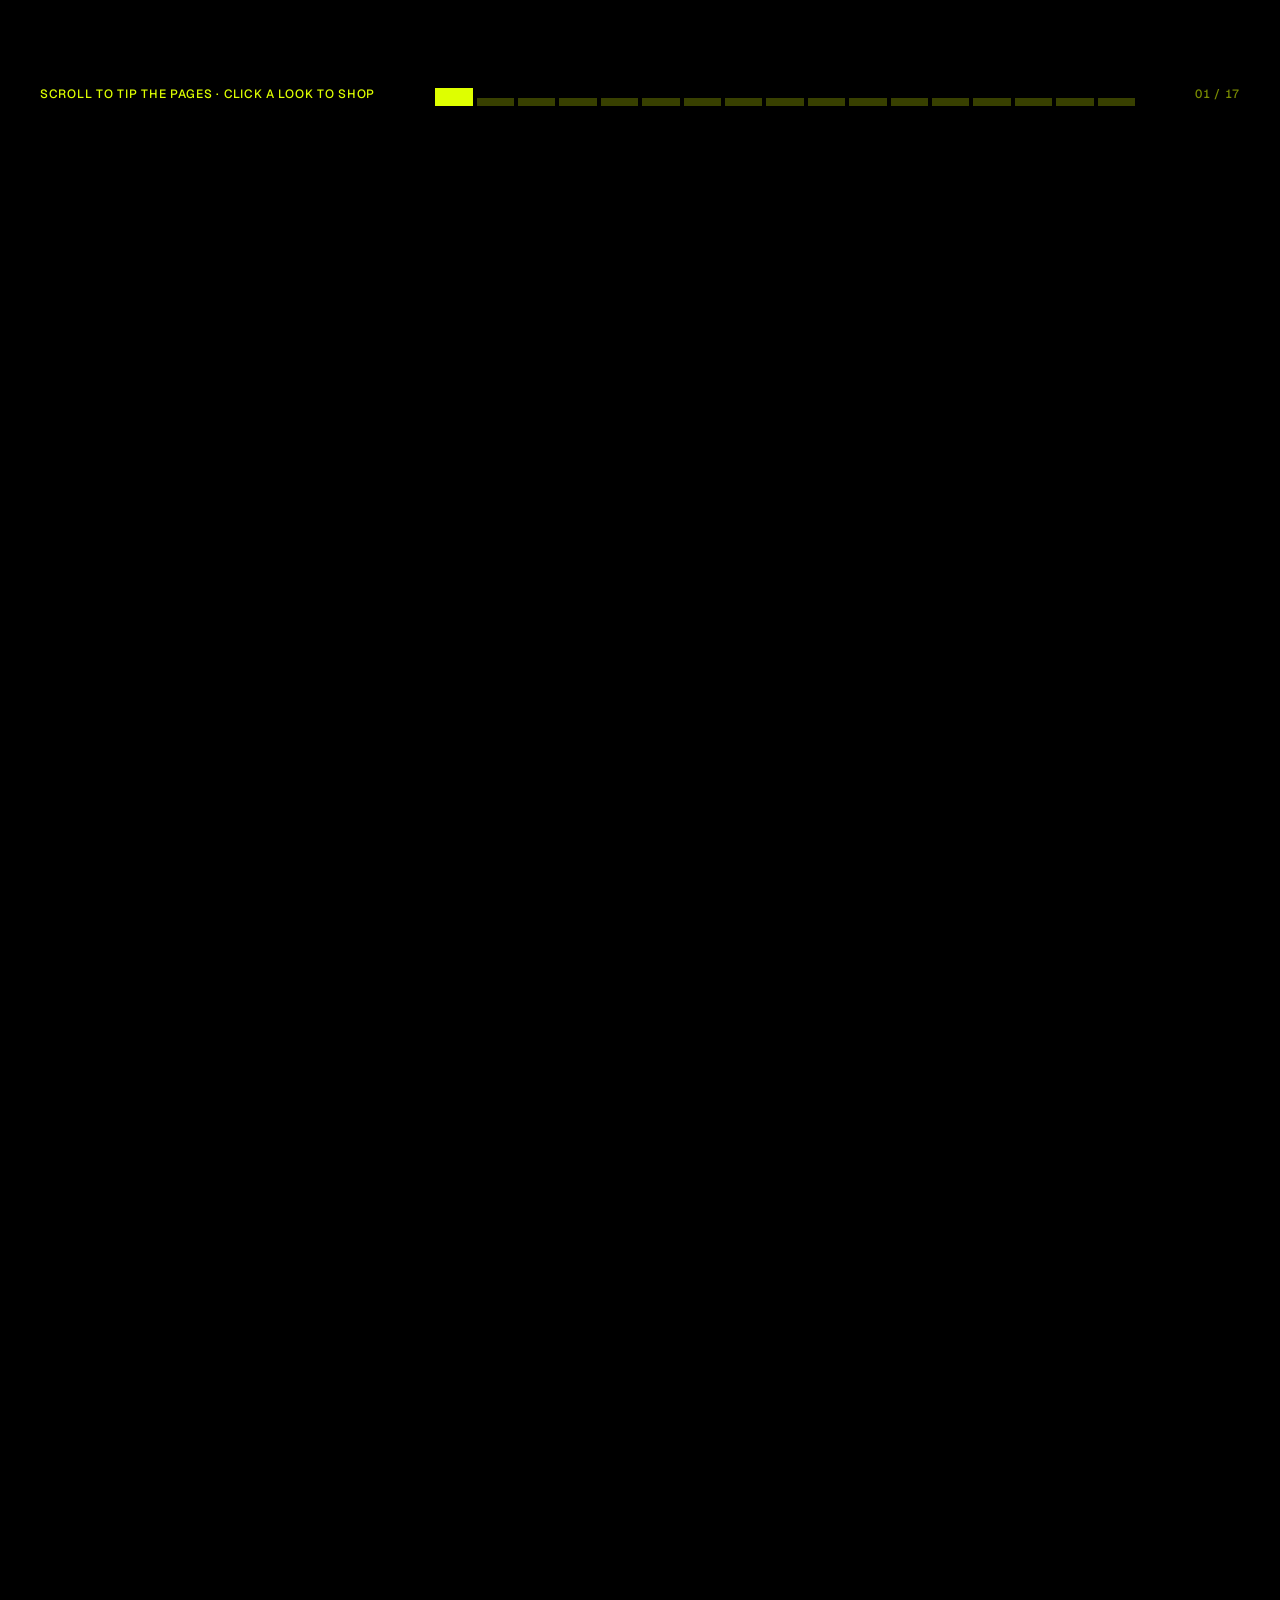
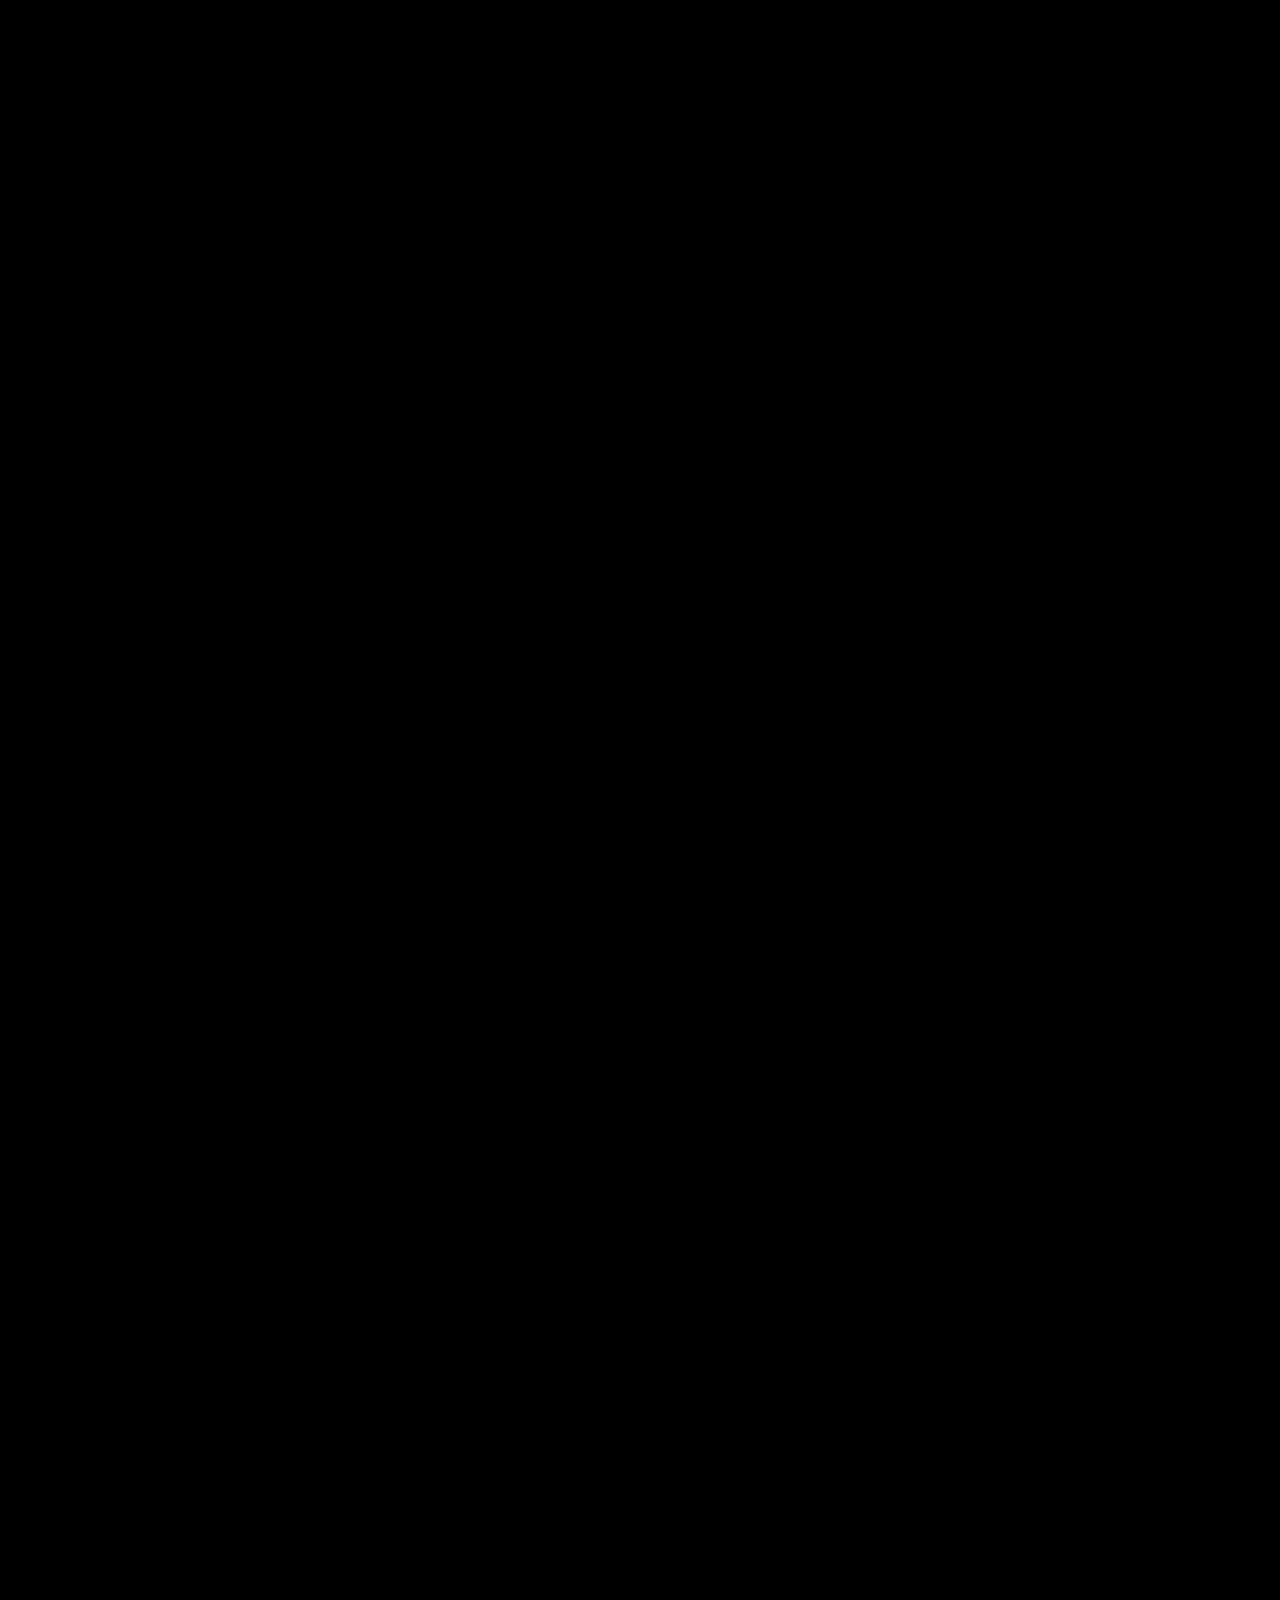
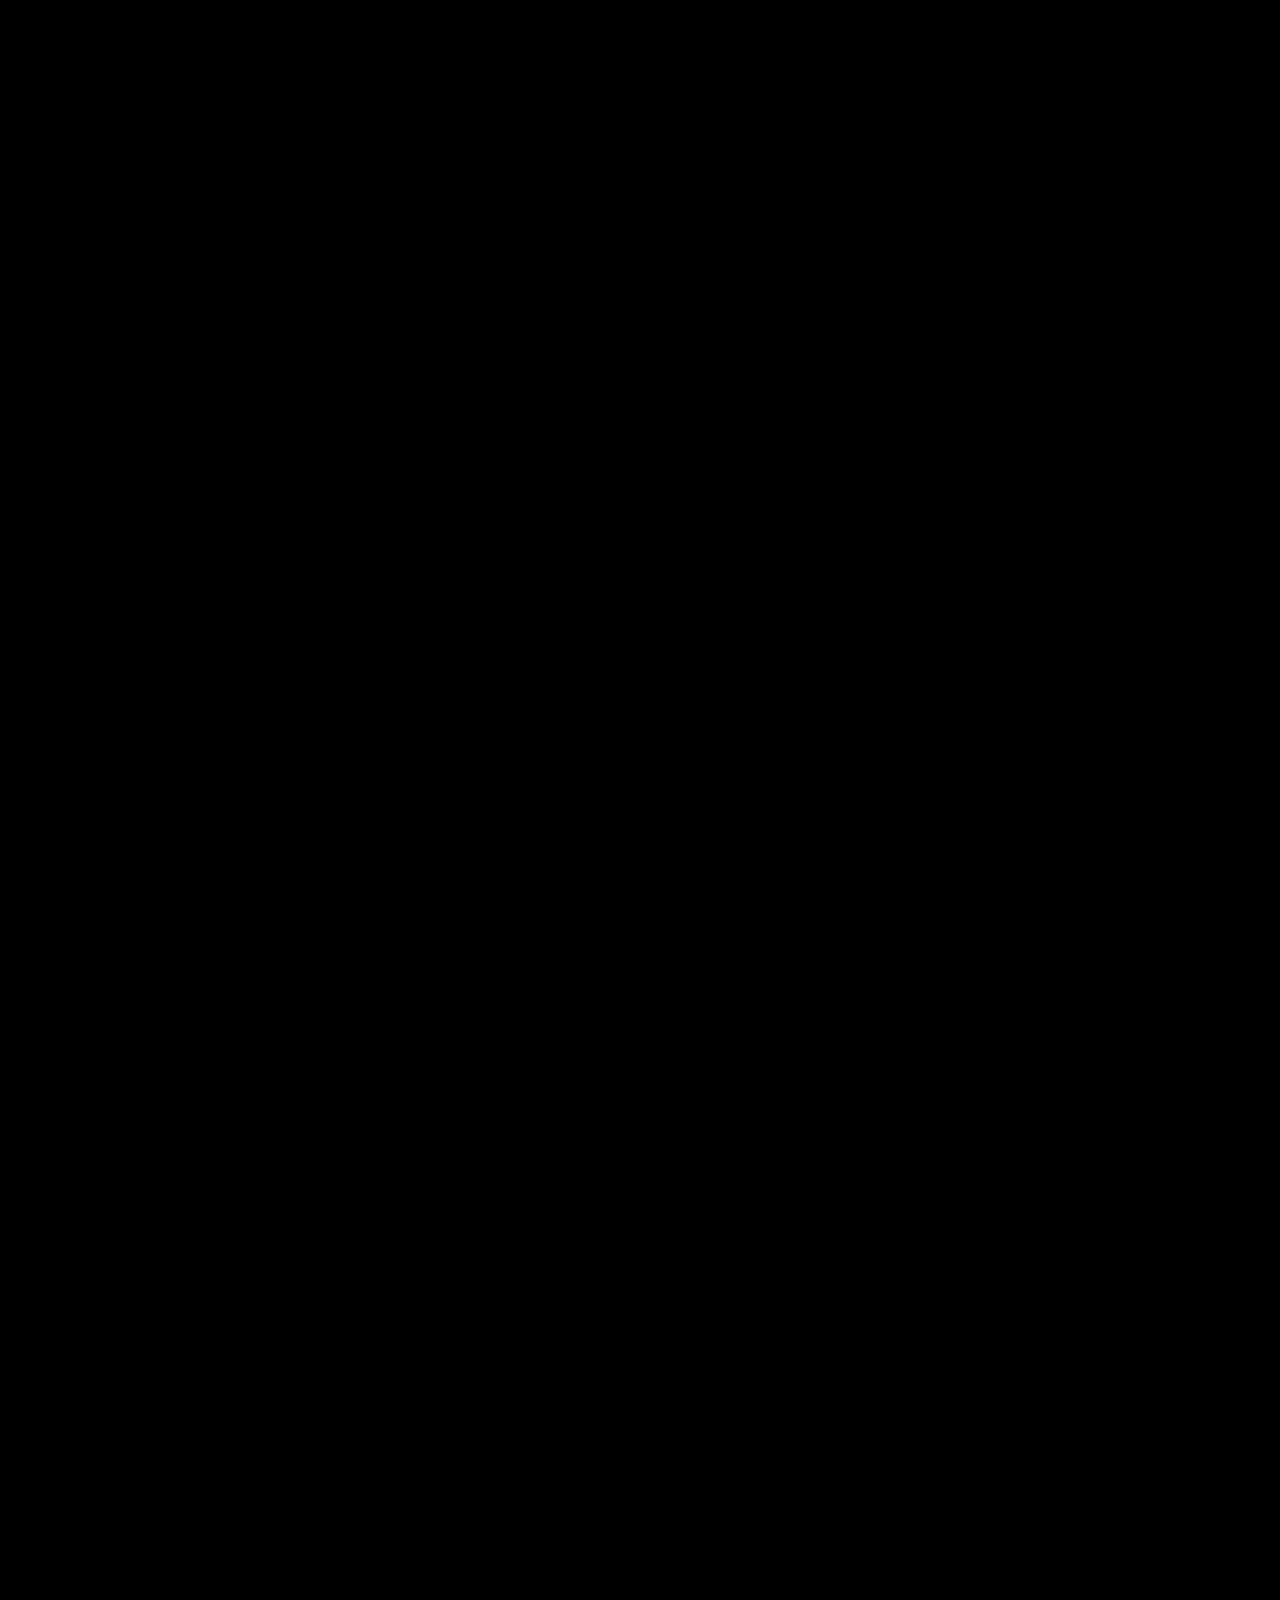
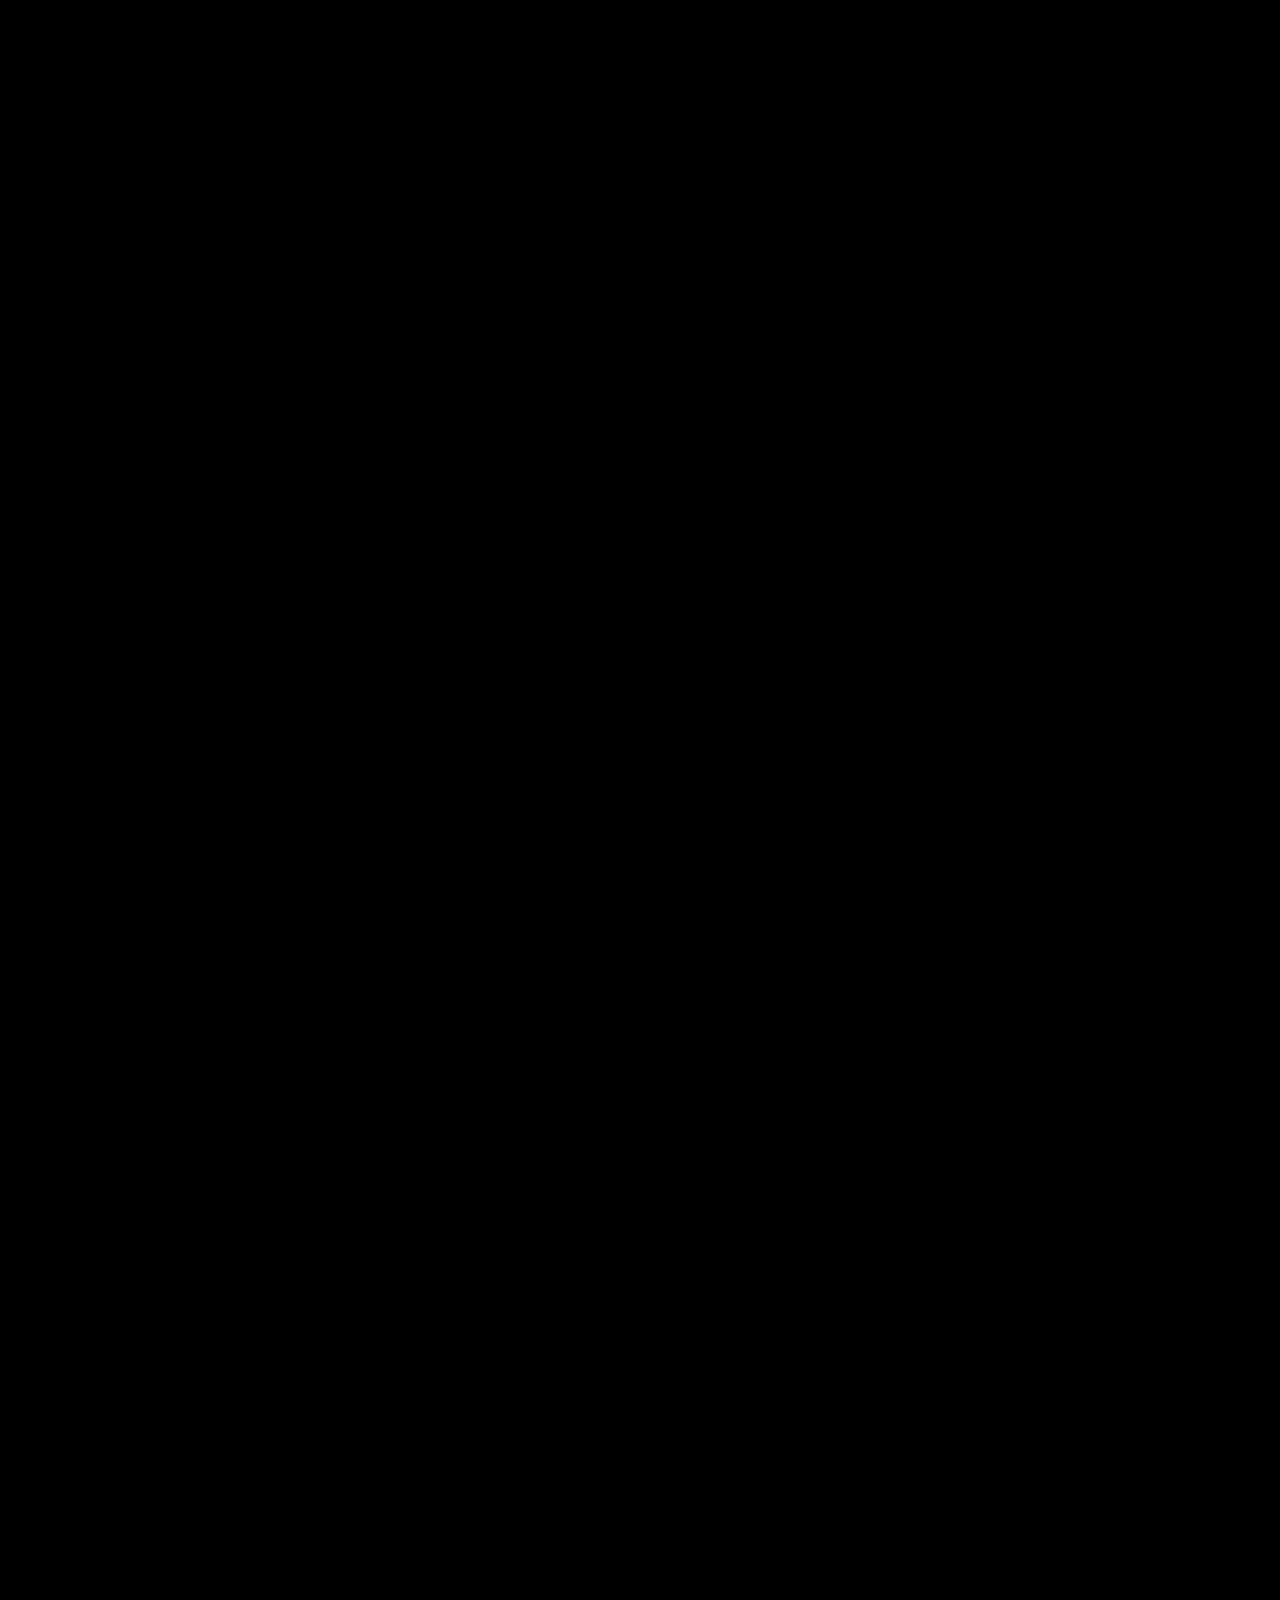
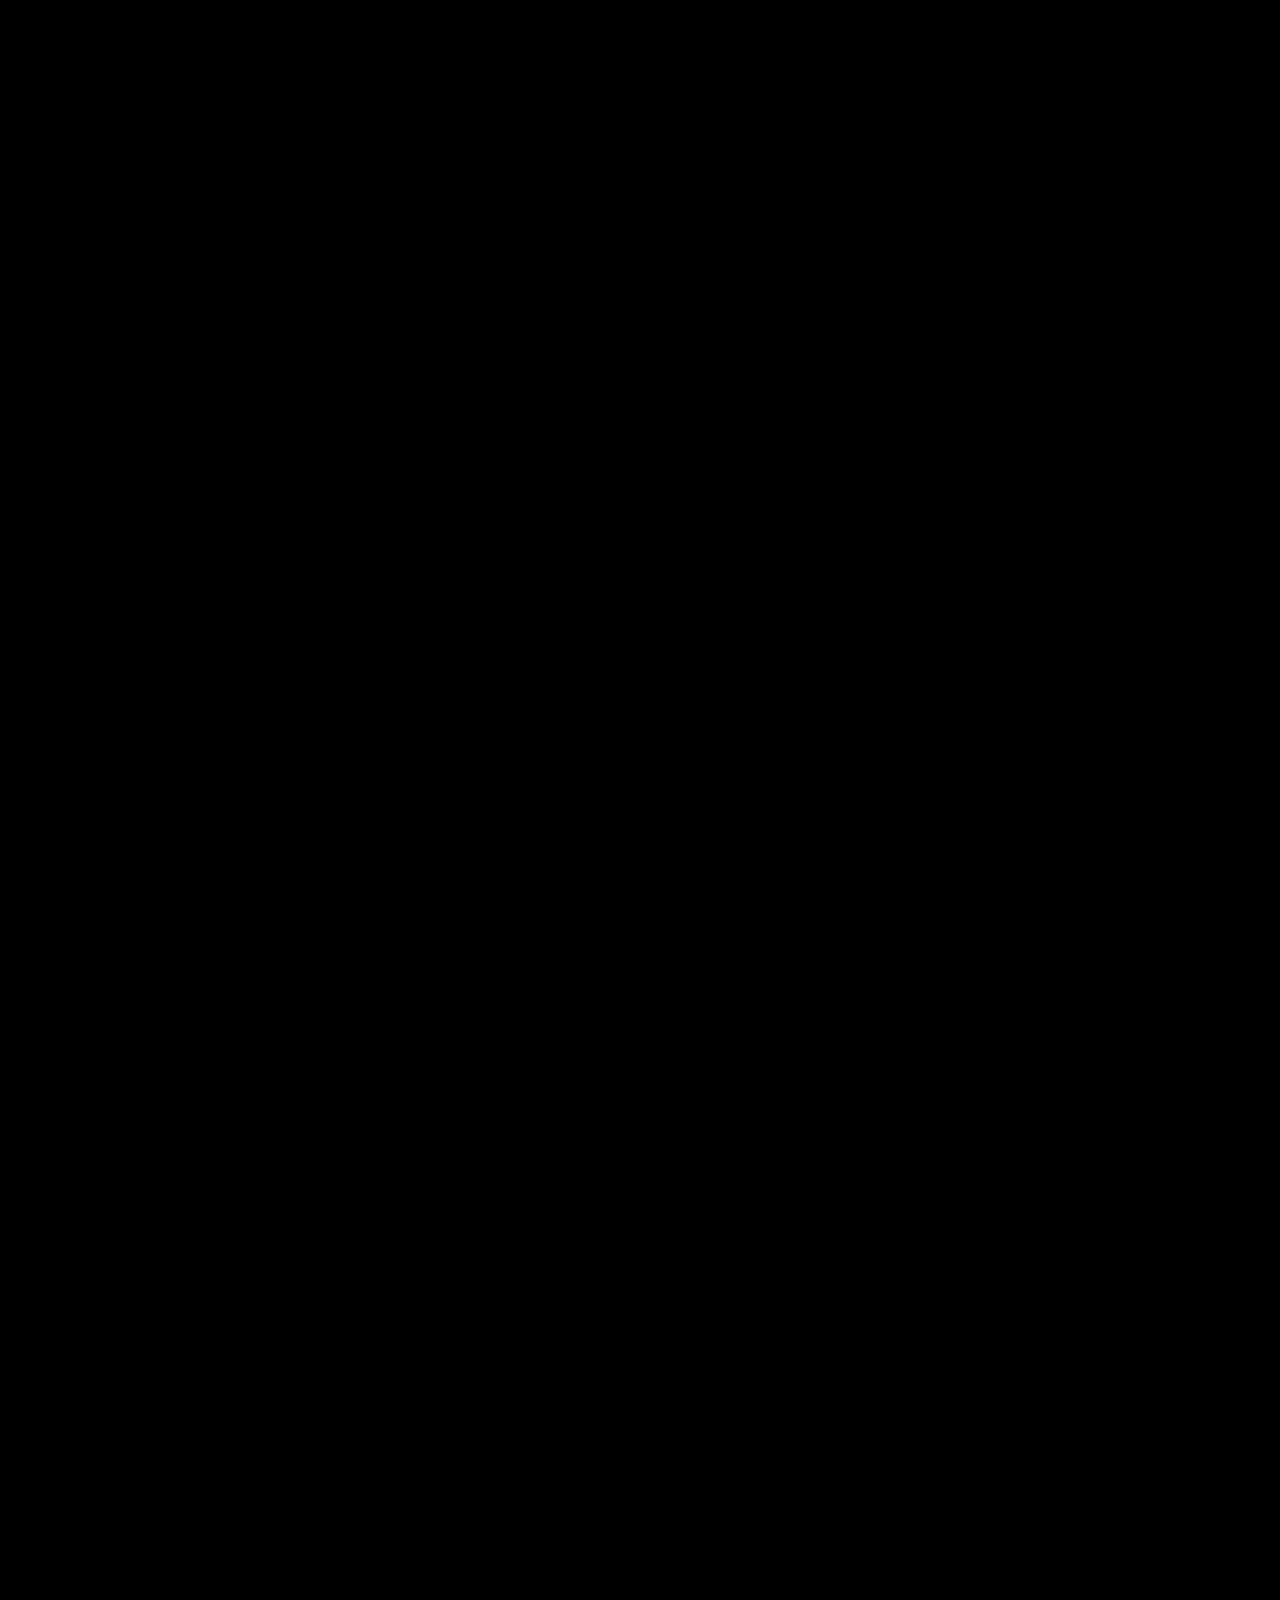
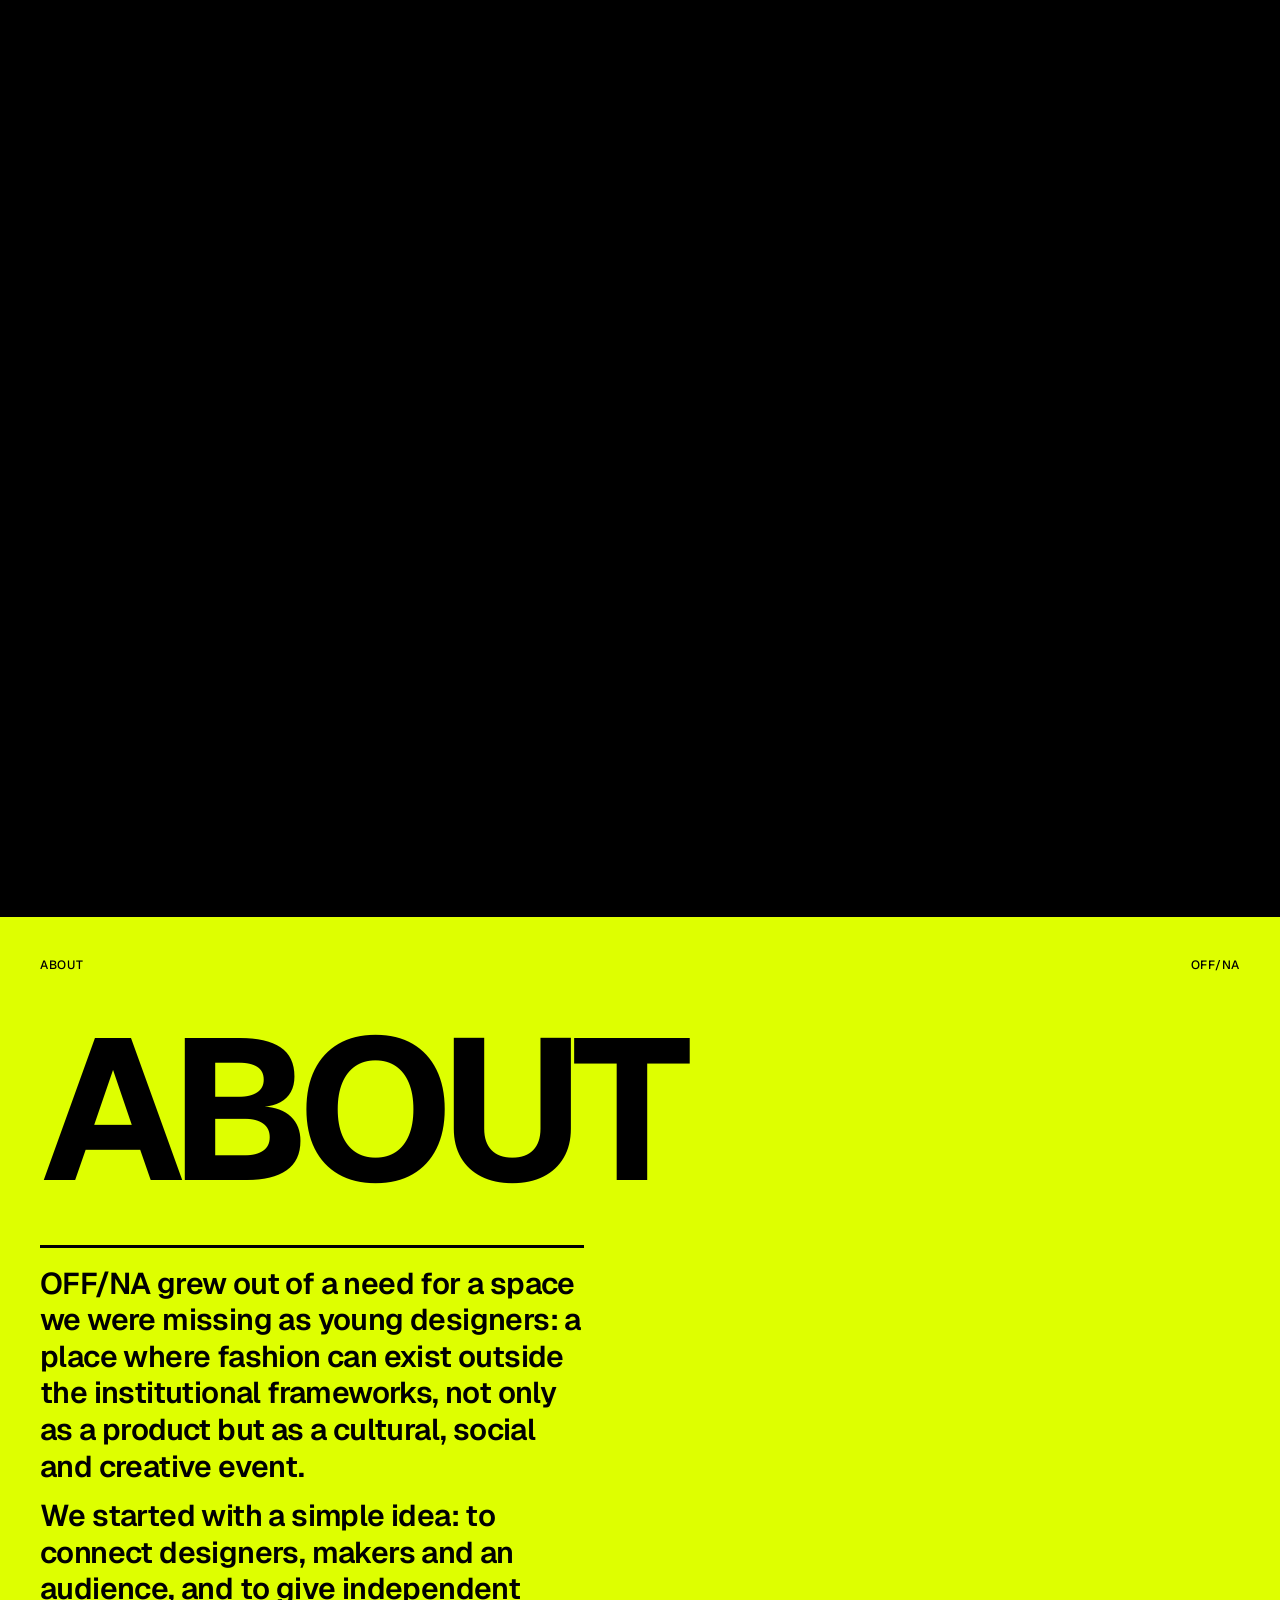
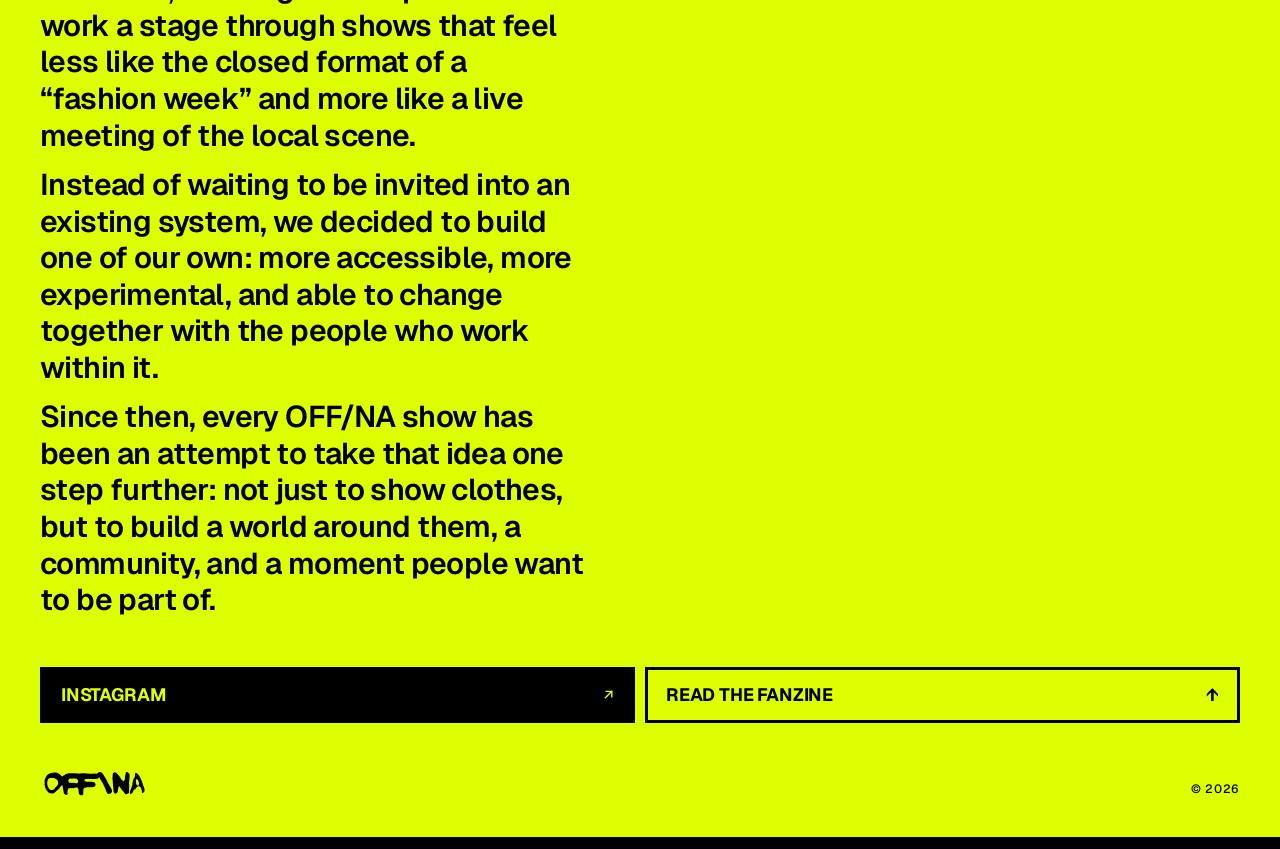
==== commit 6e92744b: "About: OFF/NA text Co-Authored-By: Claude Opus 5.5 <noreply@anthropic.com> Claude-Session: https://c" ====
--- a/index.html
+++ b/index.html
@@ -54,8 +54,10 @@
       <header class="about__head label"><span>About</span><span>OFF/NA</span></header>
       <h2 class="about__title">About</h2>
       <div class="about__text">
-        <p>OFF/NA is an independent magazine and platform from Tel Aviv for fashion, art and the people who make them.</p>
-        <p>For Israel Canada Fashion Week 2026, OFF/NA took the runway to the city: thirty looks by local designers, one walk from Rothschild Boulevard to the sea.</p>
+        <p>OFF/NA grew out of a need for a space we were missing as young designers: a place where fashion can exist outside the institutional frameworks, not only as a product but as a cultural, social and creative event.</p>
+        <p>We started with a simple idea: to connect designers, makers and an audience, and to give independent work a stage through shows that feel less like the closed format of a “fashion week” and more like a live meeting of the local scene.</p>
+        <p>Instead of waiting to be invited into an existing system, we decided to build one of our own: more accessible, more experimental, and able to change together with the people who work within it.</p>
+        <p>Since then, every OFF/NA show has been an attempt to take that idea one step further: not just to show clothes, but to build a world around them, a community, and a moment people want to be part of.</p>
       </div>
       <nav class="actions">
         <a class="btn" href="https://www.instagram.com/offnaweek/" target="_blank" rel="noopener"><span>Instagram</span><span><svg class="arrow" viewBox="0 0 12 12" aria-hidden="true"><path d="M2.5 9.5 9.5 2.5M3.5 2.5h6v6" fill="none" stroke="currentColor" stroke-width="1.5" stroke-linecap="square"/></svg></span></a>
--- a/style.css
+++ b/style.css
@@ -114,8 +114,8 @@
   letter-spacing: -0.055em;
   text-transform: uppercase;
 }
-.about__text { display: grid; gap: 0.8em; max-width: 30em; border-top: var(--rule) solid var(--ink); padding-top: 18px; }
-.about__text p { font-weight: 600; font-size: clamp(20px, 3vw, 34px); line-height: 1.2; letter-spacing: -0.02em; }
+.about__text { display: grid; gap: 0.8em; max-width: 34em; border-top: var(--rule) solid var(--ink); padding-top: 18px; }
+.about__text p { font-weight: 600; font-size: clamp(19px, 2.4vw, 30px); line-height: 1.22; letter-spacing: -0.02em; }
 
 .actions { display: grid; gap: 10px; }
 @media (min-width: 640px) { .actions { grid-template-columns: repeat(auto-fit, minmax(220px, 1fr)); } }
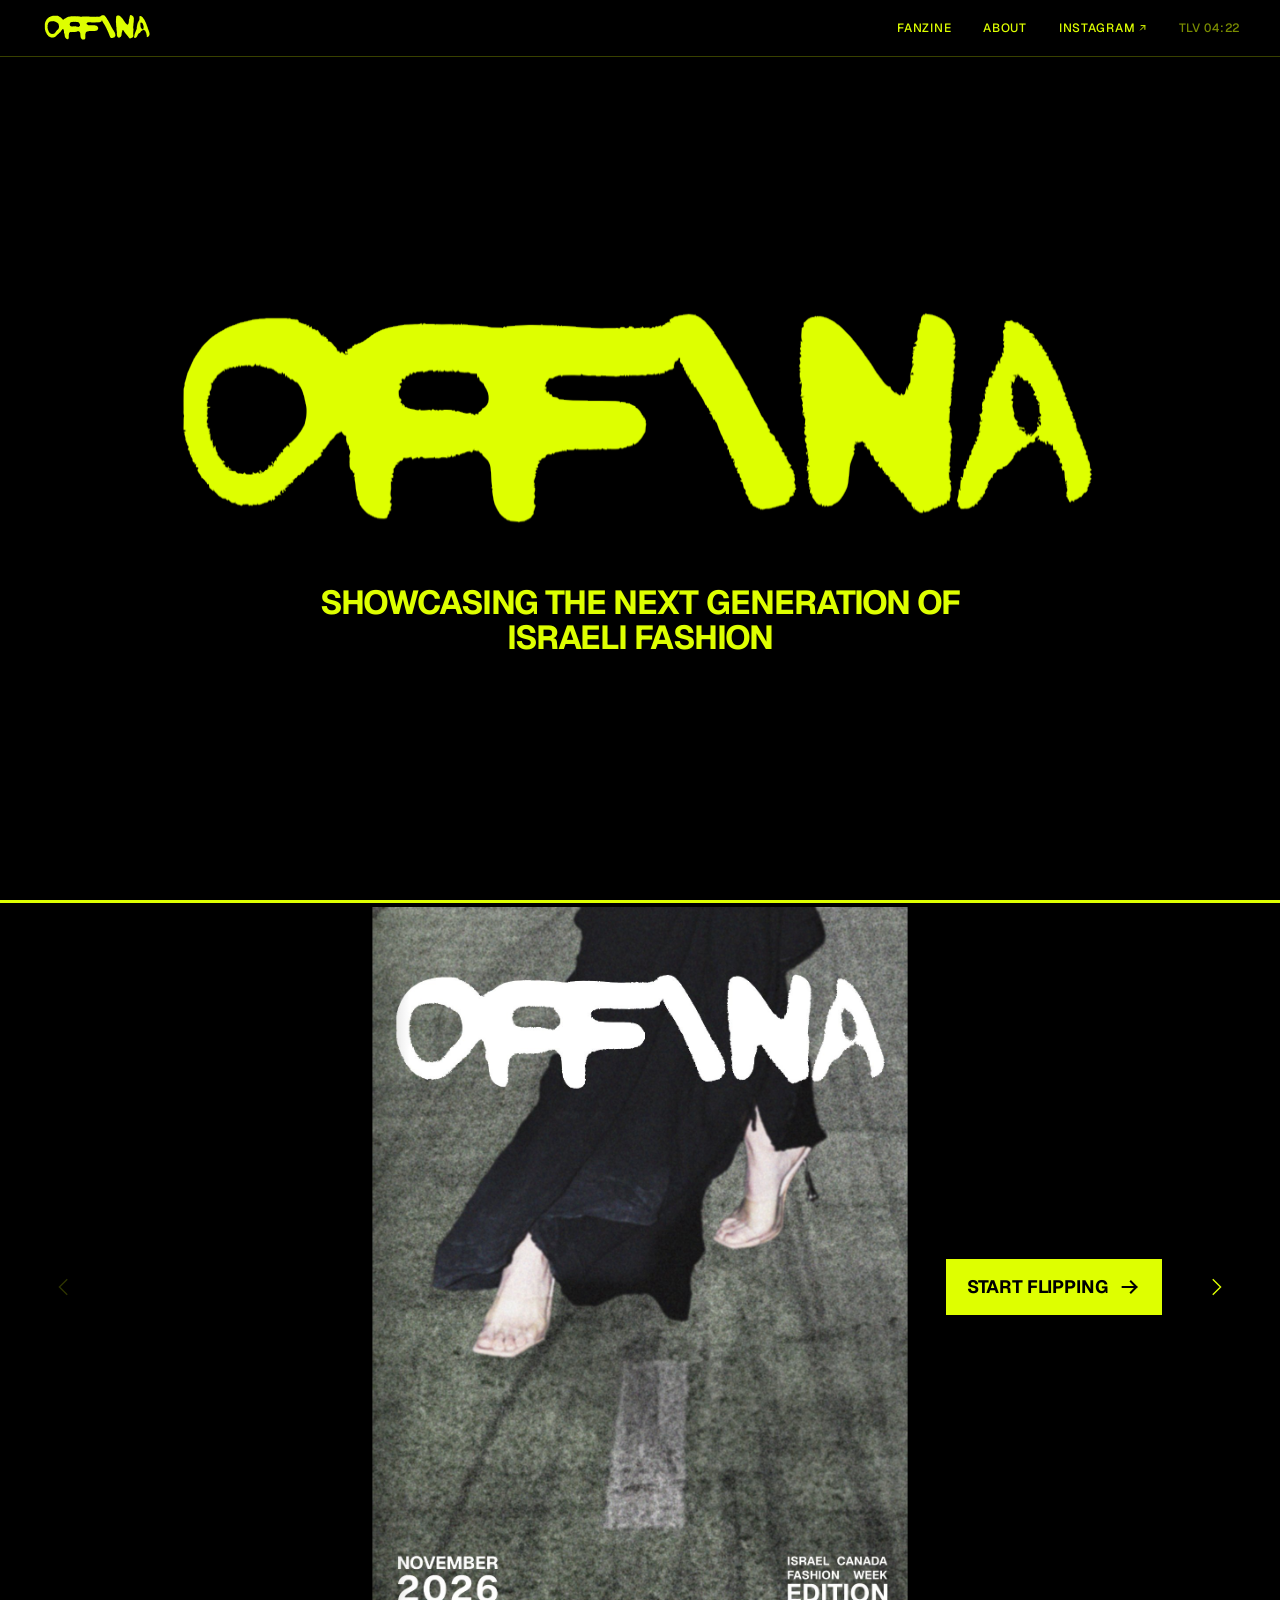
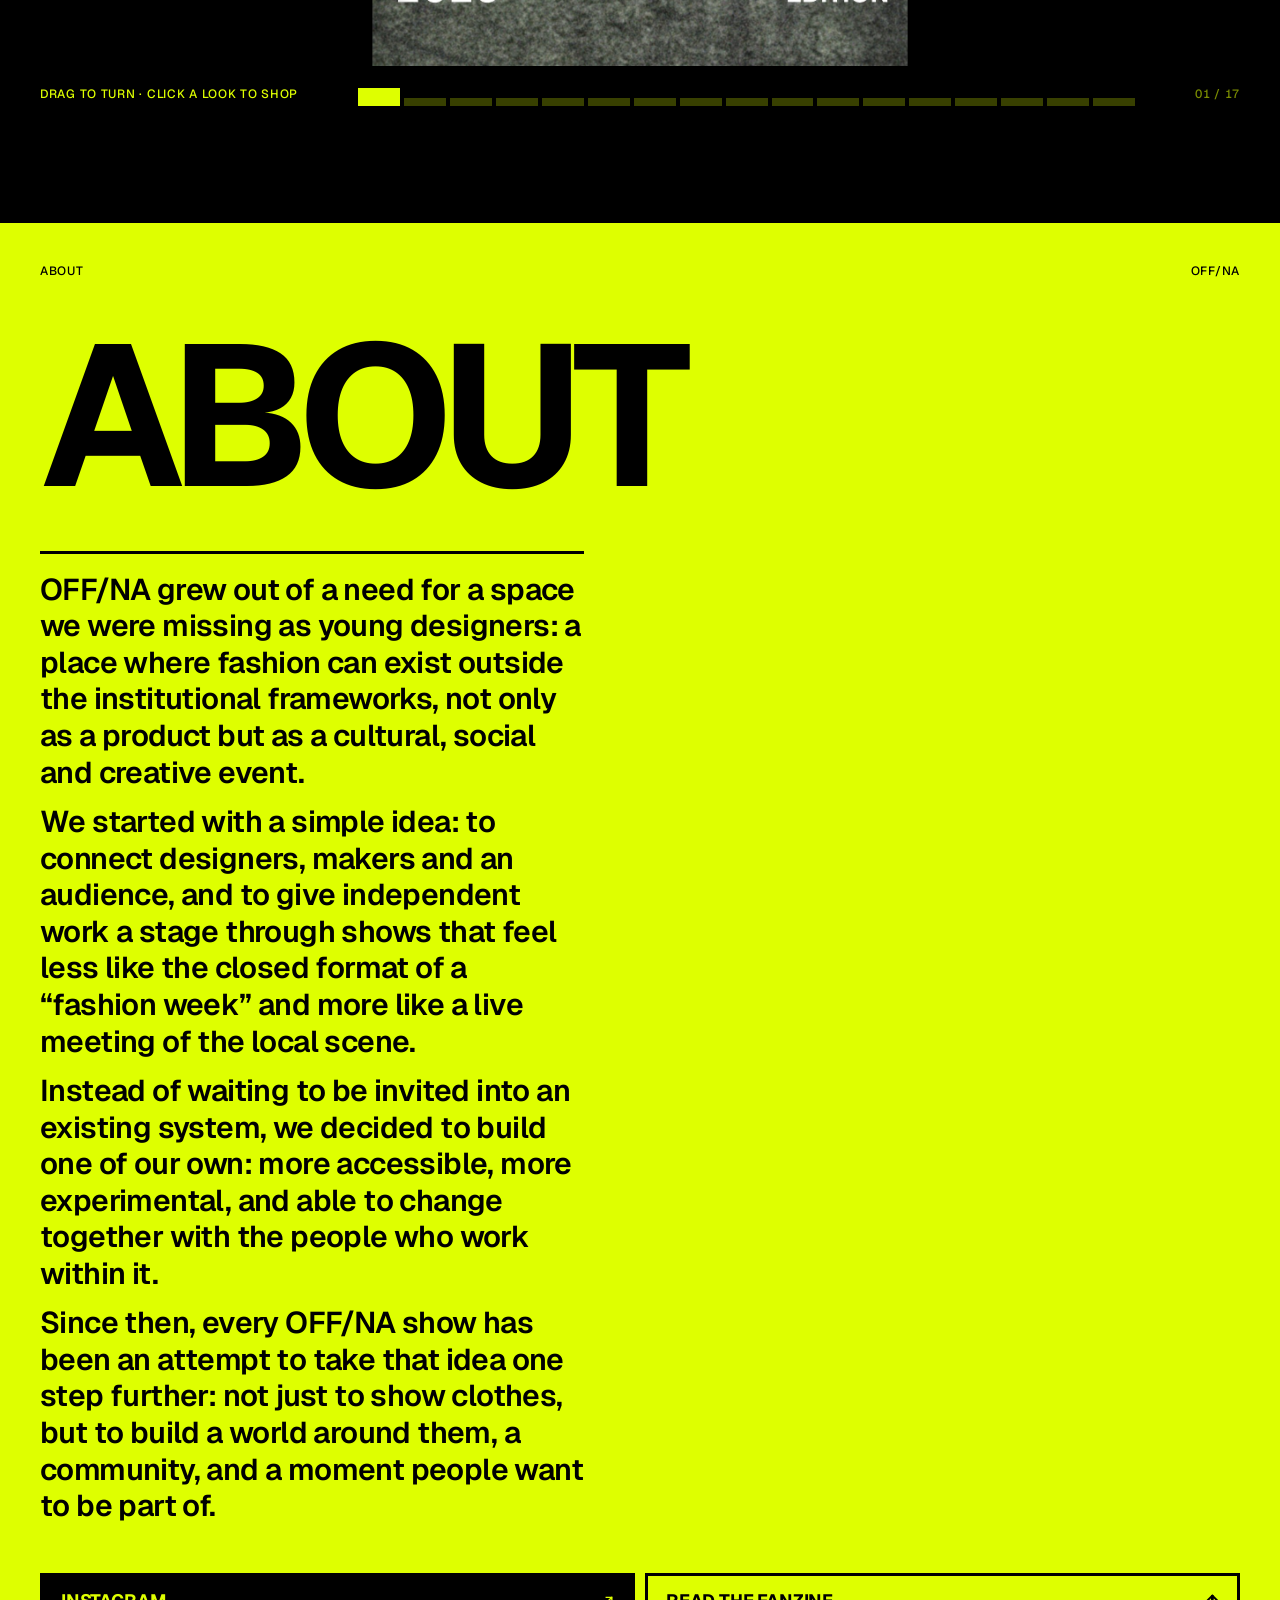
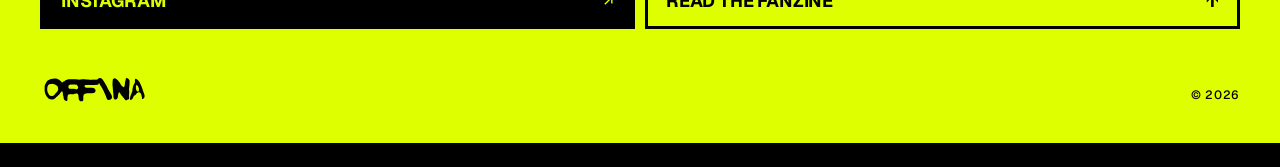
==== commit 270a3eea: "Fanzine: back to one spread at a time, from the cover; turns fall and land like the tumble deck Co-A" ====
--- a/index.html
+++ b/index.html
@@ -42,7 +42,7 @@
           <div class="fz-pop" role="dialog" aria-label="Pieces in this look" hidden></div>
         </div>
         <div class="bar fz-bar">
-          <span class="hint"><span class="hint-long">Scroll to tip the pages · click a look to shop</span><span class="hint-short">Scroll · tap to shop</span></span>
+          <span class="hint"><span class="hint-long">Drag to turn · click a look to shop</span><span class="hint-short">Swipe · tap to shop</span></span>
           <nav class="fz-strip" id="fz-strip" aria-label="Spreads"></nav>
           <span class="clock" id="fz-count">-- / --</span>
         </div>
--- a/style.css
+++ b/style.css
@@ -84,9 +84,9 @@
 /* ── 3. fanzine ─────────────────────────────────────── */
 .fz-section { position: relative; border-top: var(--rule) solid var(--volt); }
 .fz-sticky {
-  position: sticky;
-  top: var(--head-h, 50px);
+  position: relative;
   height: calc(100svh - var(--head-h, 50px));
+  min-height: 520px;
   display: flex;
   flex-direction: column;
   overflow: hidden;
--- a/fanzine/fanzine.css
+++ b/fanzine/fanzine.css
@@ -3,8 +3,10 @@
 .fanzine {
   --page-ratio: 0.7048;          /* page width / height, set from pages.json */
   --arrows: 112px;                /* room for the two arrow buttons */
+  container-type: size;
   min-height: 0;
   flex: 1;
+  --ph: min(100cqh - 8px, (100cqw - var(--arrows)) / (2 * var(--page-ratio)));
   display: grid;
   grid-template-columns: auto 1fr auto;
   align-items: center;
@@ -14,56 +16,94 @@
 
 .fz-stage {
   position: relative;
+  display: flex;
+  justify-content: center;
+  align-items: center;
   height: 100%;
-  overflow: hidden;
   touch-action: pan-y;
   user-select: none;
   -webkit-user-select: none;
-}
-
-/* ── the deck: spreads standing on edge, hinged on one floor line ── */
-.fz-scene { position: absolute; inset: 0; transform-style: preserve-3d; }
-.fz-card {
-  position: absolute;
-  left: 50%;
-  top: var(--fz-top);
-  width: var(--fz-w);
-  height: var(--fz-h);
-  margin-left: calc(var(--fz-w) / -2);
-}
-.fz-card.is-cover { width: var(--fz-pw); margin-left: calc(var(--fz-pw) / -2); }
-.fz-card {
-  display: flex;
-  transform-origin: 50% 100%;
-  transform-style: preserve-3d;
-  backface-visibility: visible;
-  will-change: transform;
-  background: #1a1a1a;
-  box-shadow: 0 0 0 1px rgba(222, 255, 0, 0.12);
-  cursor: pointer;
-}
-.fz-card .fz-page { flex: 1; }
-.fz-card .fz-page + .fz-page::before {     /* the fold */
+  cursor: grab;
+}
+.fz-stage:active { cursor: grabbing; }
+.is-single.fanzine { --ph: min(100cqh - 8px, (100cqw - var(--arrows)) / var(--page-ratio)); }
+
+/* ── the book ───────────────────────────────────────── */
+.fz-book {
+  --n: 2;
+  position: relative;
+  height: var(--ph);
+  width: calc(var(--ph) * var(--page-ratio) * var(--n));
+  perspective: calc(var(--ph) * 3.2);
+  transition: opacity 0.35s;
+}
+.is-jumping .fz-book { opacity: 0; transition: none; }
+
+.fz-slot {
+  position: absolute;
+  top: 0;
+  height: 100%;
+  width: calc(100% / var(--n));
+  transition: transform 0.45s cubic-bezier(.2, .7, .2, 1), box-shadow 0.45s;
+}
+.fz-slot--l, .fz-slot--solo { left: 0; }
+.fz-slot--r { left: 50%; }
+.fz-slot--solo { width: 100%; }
+
+/* the fold between two pages */
+.fz-slot--l::after, .fz-slot--r::after {
   content: "";
   position: absolute;
-  top: 0; bottom: 0; left: -10%;
-  width: 20%;
-  background: linear-gradient(to right, transparent, rgba(0, 0, 0, 0.22) 50%, transparent);
+  top: 0; bottom: 0;
+  width: 7%;
   pointer-events: none;
   z-index: 1;
 }
-.fz-card__shade {     /* light from above: a spread darkens as it tips away */
+.fz-slot--l::after { right: 0; background: linear-gradient(to left, rgba(0, 0, 0, 0.28), transparent); }
+.fz-slot--r::after { left: 0; background: linear-gradient(to right, rgba(0, 0, 0, 0.22), transparent); }
+
+/* hover a page edge: the corner lifts */
+.peek-next .fz-slot--r { transform: rotateY(-14deg); transform-origin: left center; box-shadow: -18px 0 40px -20px rgba(0, 0, 0, 0.7); }
+.peek-prev .fz-slot--l { transform: rotateY(14deg); transform-origin: right center; box-shadow: 18px 0 40px -20px rgba(0, 0, 0, 0.7); }
+.peek-next .fz-slot--solo { transform: rotateY(-10deg); transform-origin: left center; }
+
+.fz-cast {
   position: absolute;
   inset: 0;
-  background: #000;
-  opacity: var(--shade, 0);
-  pointer-events: none;
-  z-index: 3;
-}
-.fz-card:not(.is-front) .fz-hot { pointer-events: none; }
-
-.fz-page { position: relative; height: 100%; margin: 0; background: #1a1a1a; }
+  pointer-events: none;
+  opacity: 0;
+  z-index: 2;
+  background: linear-gradient(to right, rgba(0, 0, 0, 0.55), rgba(0, 0, 0, 0.1) 60%, transparent);
+}
+.fz-slot--l .fz-cast { background: linear-gradient(to left, rgba(0, 0, 0, 0.55), rgba(0, 0, 0, 0.1) 60%, transparent); }
+
+.fz-page { position: relative; width: 100%; height: 100%; margin: 0; background: #1a1a1a; }
 .fz-page img { width: 100%; height: 100%; display: block; object-fit: cover; pointer-events: none; }
+.fz-page--blank { background: #e9e7e2; }
+.fz-page--none { background: transparent; }
+.fz-slot:has(.fz-page--none)::after { display: none; }
+
+/* the turning page: a front and a back on one hinge */
+.fz-leaf { position: absolute; top: 0; height: 100%; z-index: 4; transform-style: preserve-3d; will-change: transform; }
+.fz-leaf--r { left: 50%; width: 50%; transform-origin: left center; }
+.fz-leaf--l { left: 0; width: 50%; transform-origin: right center; }
+.fz-leaf--solo { left: 0; width: 100%; transform-origin: left center; }
+.fz-face { position: absolute; inset: 0; backface-visibility: hidden; -webkit-backface-visibility: hidden; overflow: hidden; }
+.fz-face--back { transform: rotateY(180deg); }
+.fz-shade {
+  position: absolute;
+  inset: 0;
+  pointer-events: none;
+  opacity: 0;
+  background: linear-gradient(to right, rgba(0, 0, 0, 0.7), rgba(0, 0, 0, 0.15) 45%, rgba(255, 255, 255, 0.08));
+}
+.fz-leaf--l .fz-face--front .fz-shade,
+.fz-leaf--r .fz-face--back .fz-shade { background: linear-gradient(to left, rgba(0, 0, 0, 0.7), rgba(0, 0, 0, 0.15) 45%, rgba(255, 255, 255, 0.08)); }
+
+/* page edges: hover to peek, click to turn (links above stay clickable) */
+.fz-edge { position: absolute; top: 0; bottom: 0; width: 7%; z-index: 3; border: 0; padding: 0; background: none; cursor: pointer; }
+.fz-edge--next { right: 0; }
+.fz-edge--prev { left: 0; }
 
 /* invisible links; a quiet hint on hover / keyboard focus */
 .fz-hot { position: absolute; display: block; border: 0; padding: 0; background: transparent; cursor: pointer; }
@@ -217,14 +257,12 @@
   .fz-tick[aria-current="true"] { height: 12px; }
 }
 
-
-
-/* "Start flipping": beside the cover, gone once the first page tips */
+/* "Start flipping": beside the closed book, gone once the cover turns */
 .fz-start {
   position: absolute;
   z-index: 5;
-  left: calc(50% + var(--fz-pw) / 2 + clamp(16px, 3vw, 40px));
-  top: calc(var(--fz-top) + var(--fz-h) * 0.5);
+  left: calc(50% + var(--ph) * var(--page-ratio) / 2 + clamp(16px, 3vw, 40px));
+  top: 50%;
   translate: 0 -50%;
   display: flex;
   align-items: center;
@@ -247,4 +285,8 @@
 @media (max-width: 760px) {
   .fz-start { left: 50%; top: auto; bottom: 8px; translate: -50% 0; min-height: 48px; font-size: 15px; }
 }
-@media (prefers-reduced-motion: reduce) { .fz-start svg { animation: none; } }
+
+@media (prefers-reduced-motion: reduce) {
+  .fz-slot, .fz-book { transition: none; }
+  .fz-start svg { animation: none; }
+}
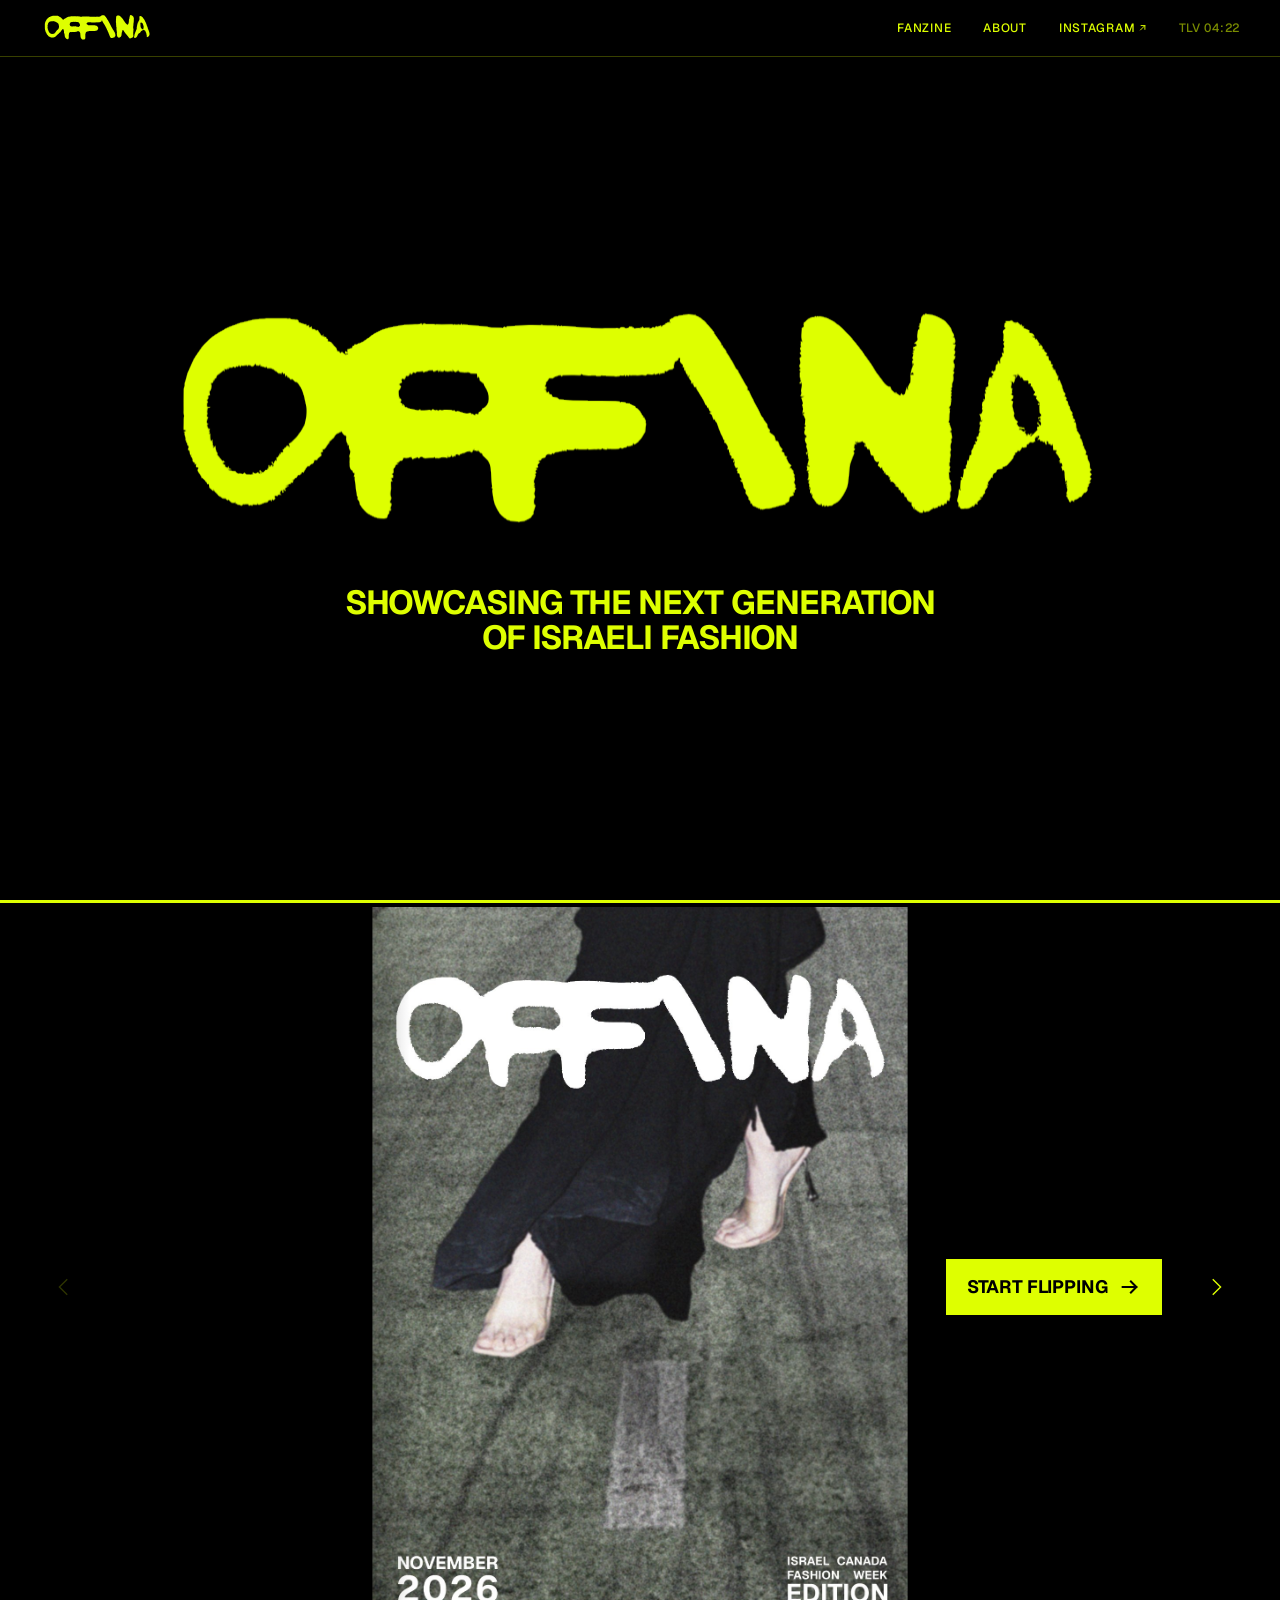
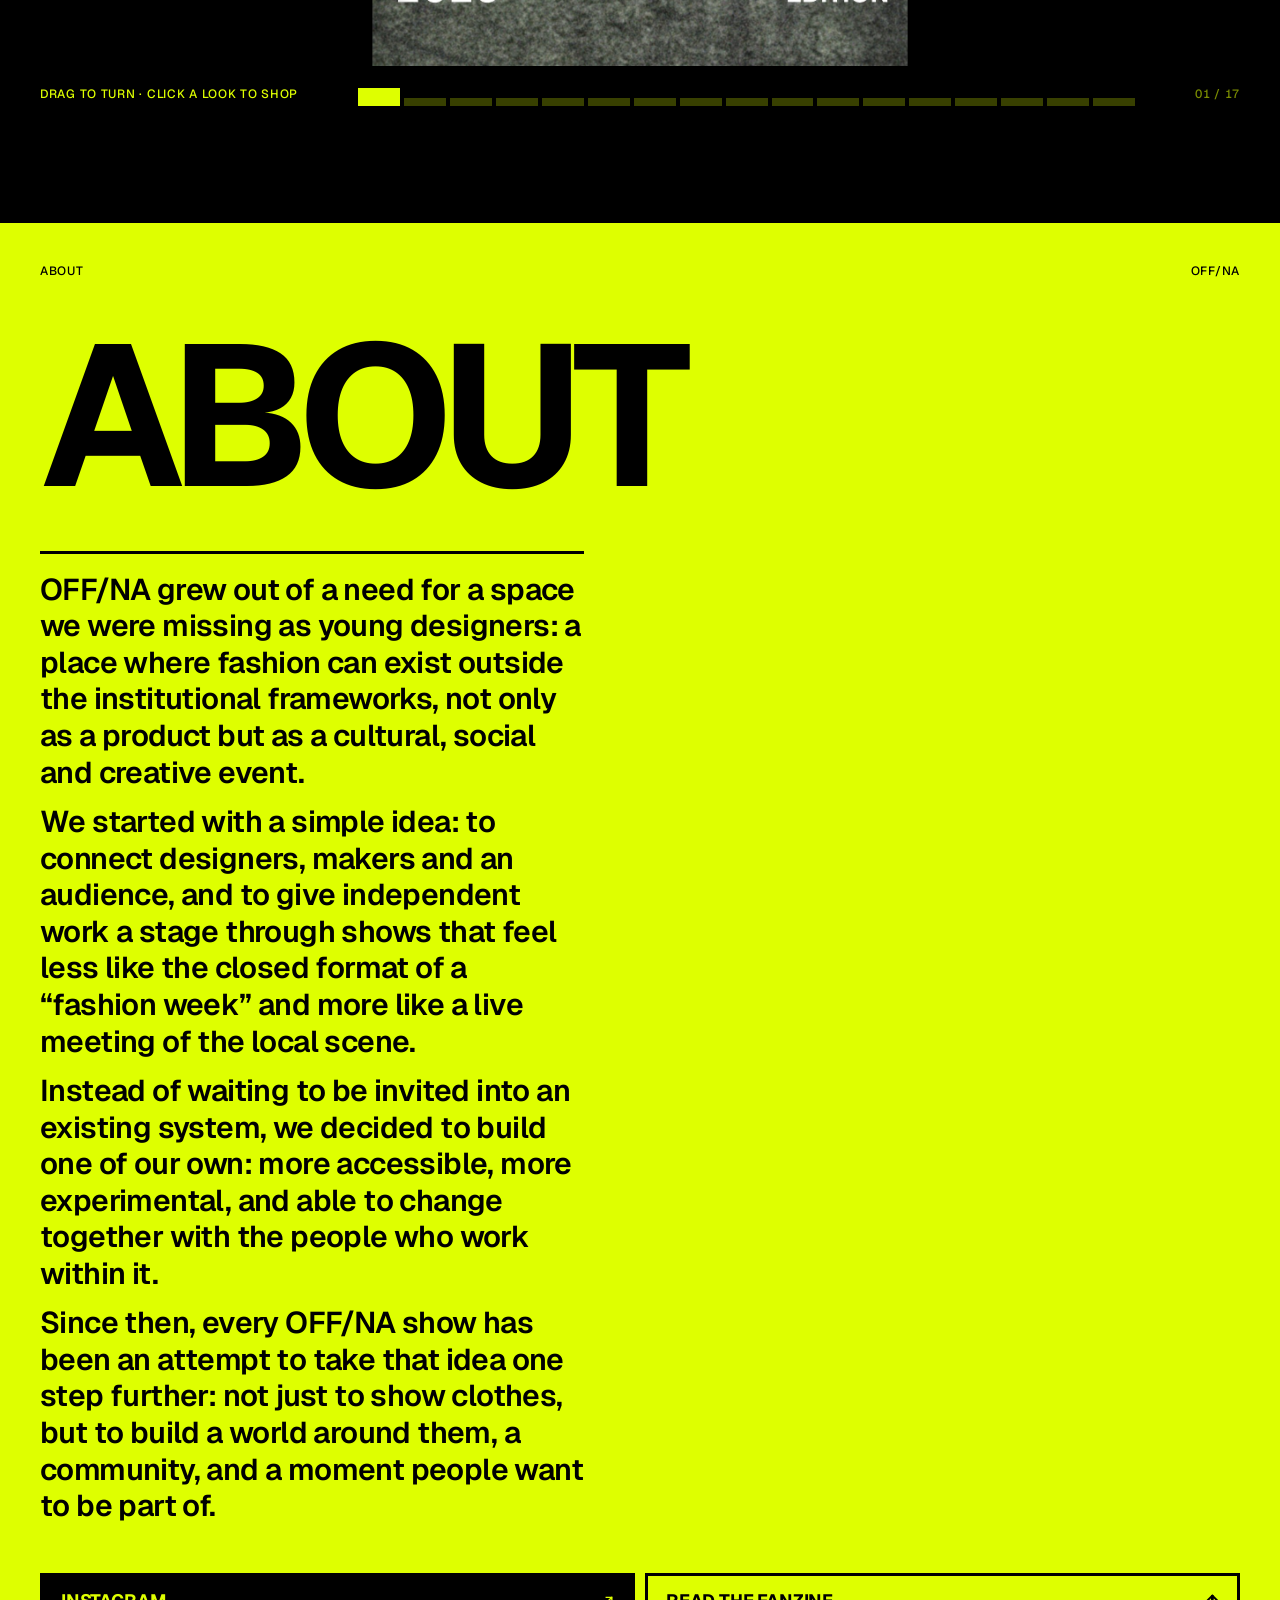
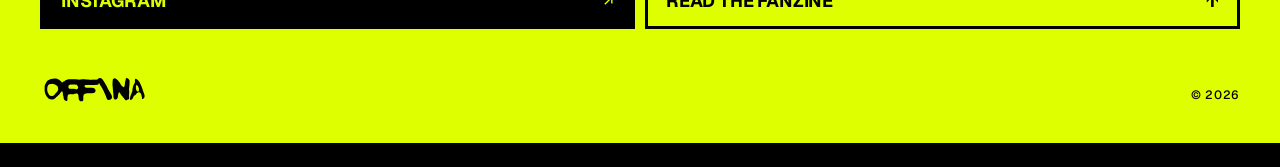
==== commit dd983710: "Hero: line break before 'of' Co-Authored-By: Claude Opus 5.5 <noreply@anthropic.com> Claude-Session:" ====
--- a/index.html
+++ b/index.html
@@ -27,7 +27,7 @@
   <!-- 2. HERO: the logo (liquid, see hero.js) and one line under it -->
   <section class="hero" aria-label="OFF/NA">
     <h1 class="hero__logo logo" data-logo aria-label="OFF/NA">OFF/NA</h1>
-    <p class="hero__tagline">Showcasing the next generation of Israeli fashion</p>
+    <p class="hero__tagline">Showcasing the next generation<br>of Israeli fashion</p>
   </section>
 
   <main>
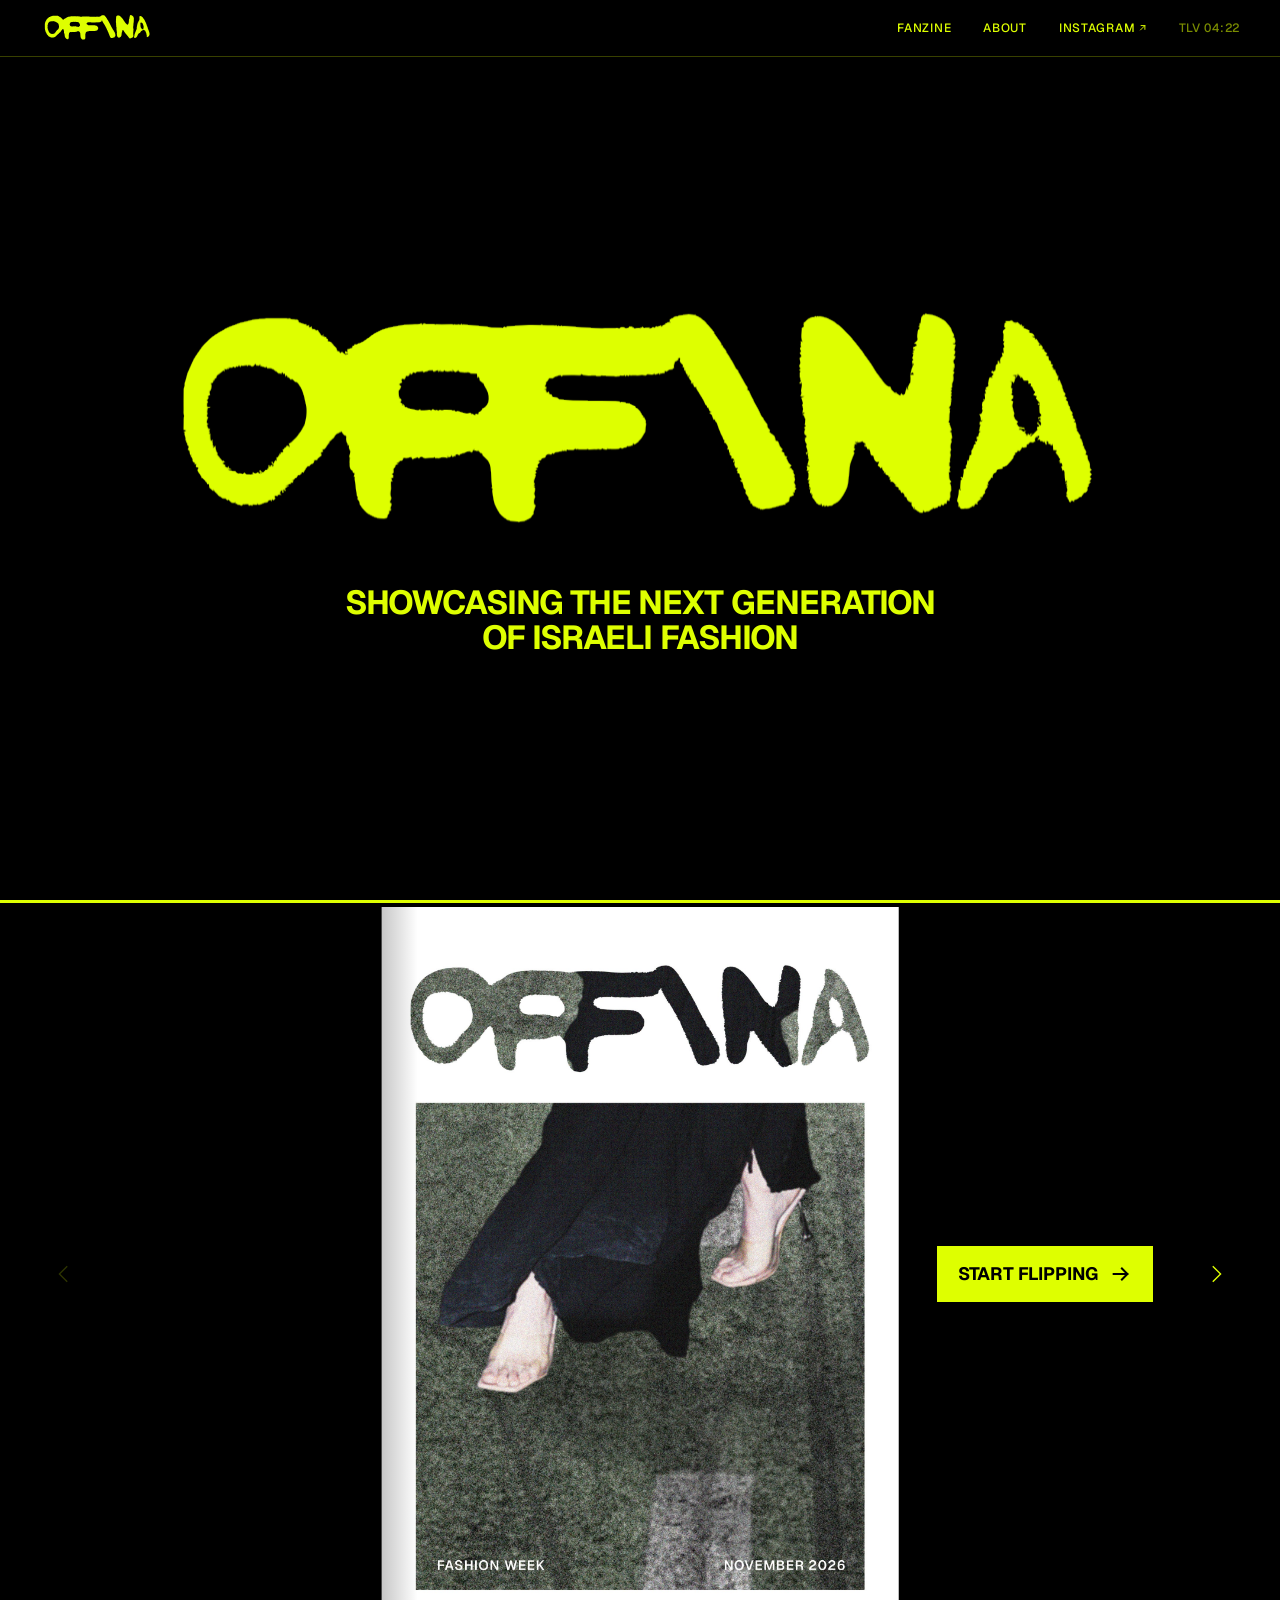
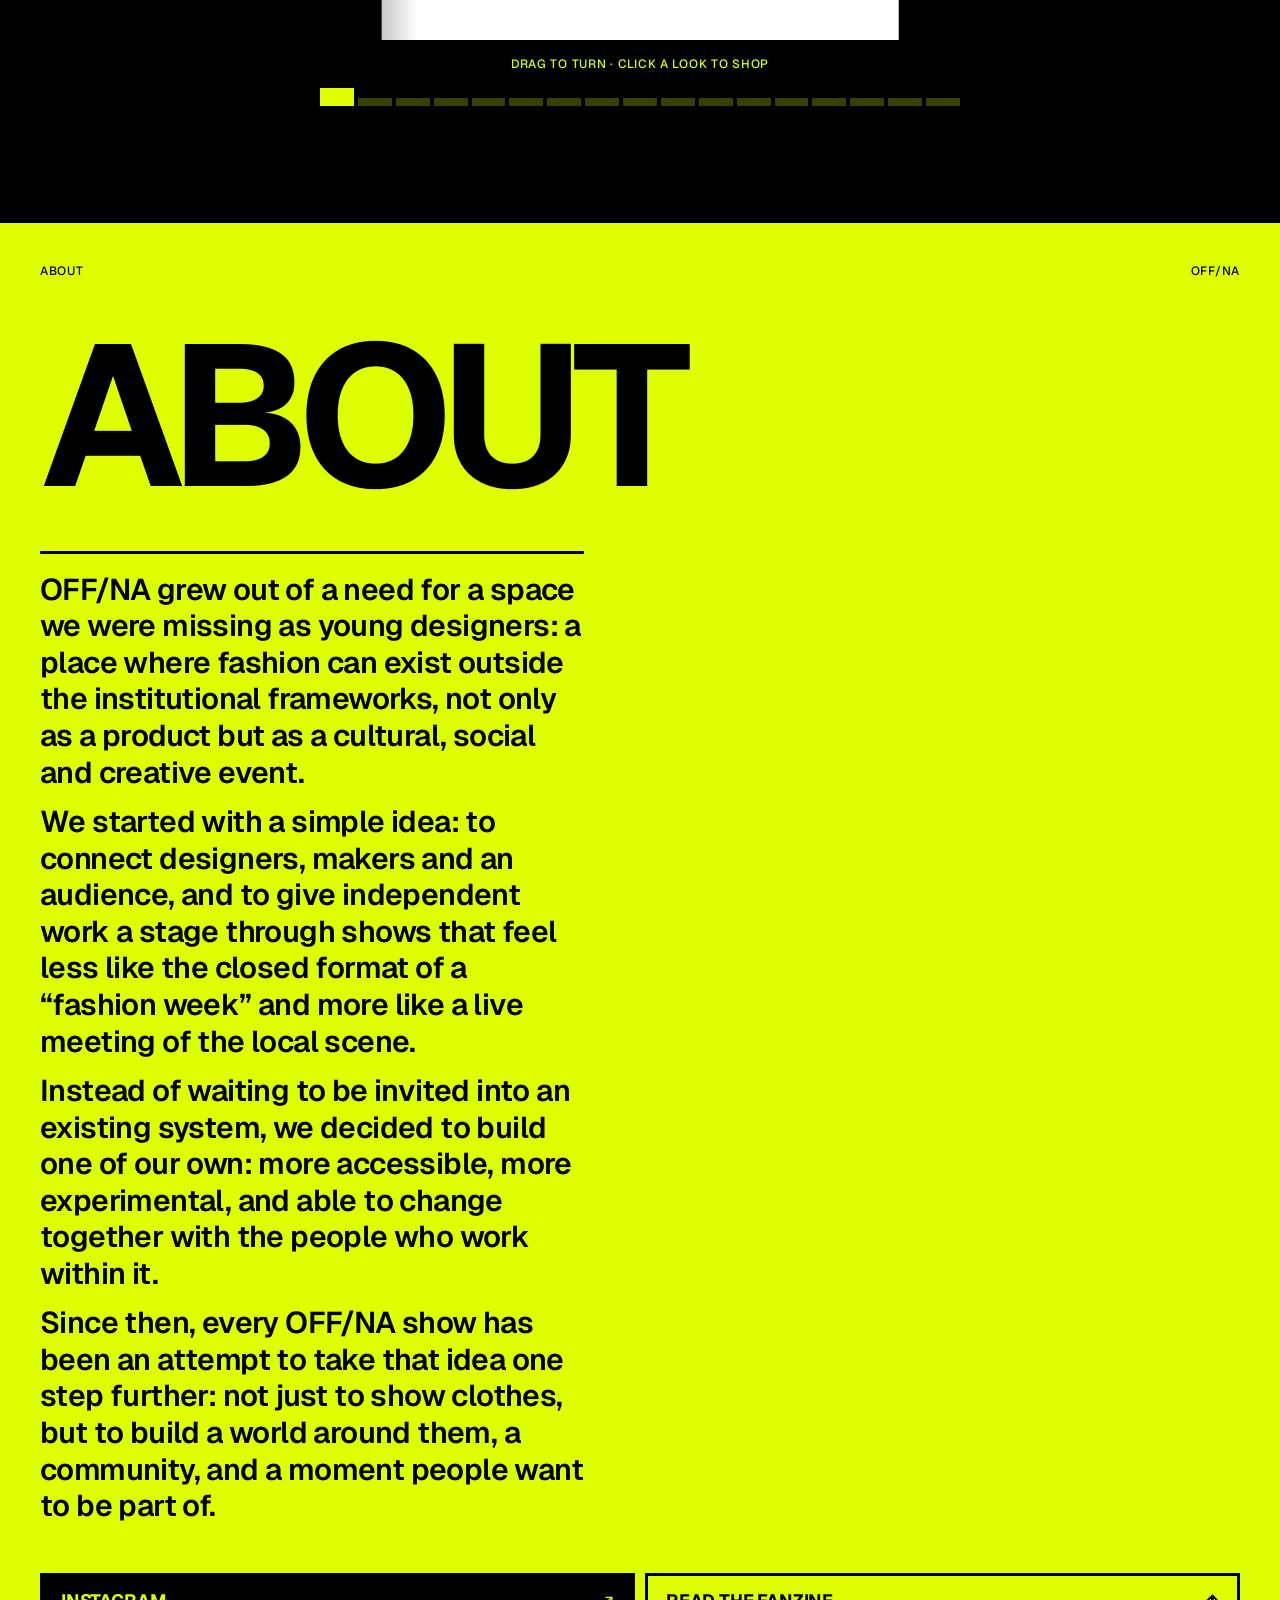
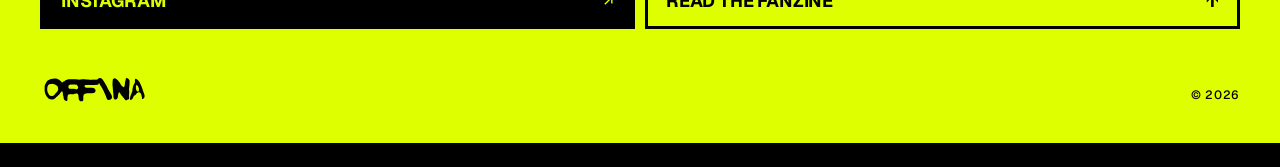
==== commit 5602289b: "Fanzine: centred hint over the strip, no page count Co-Authored-By: Claude Opus 5.5 <noreply@anthrop" ====
--- a/index.html
+++ b/index.html
@@ -44,7 +44,6 @@
         <div class="bar fz-bar">
           <span class="hint"><span class="hint-long">Drag to turn · click a look to shop</span><span class="hint-short">Swipe · tap to shop</span></span>
           <nav class="fz-strip" id="fz-strip" aria-label="Spreads"></nav>
-          <span class="clock" id="fz-count">-- / --</span>
         </div>
       </div>
     </section>
--- a/style.css
+++ b/style.css
@@ -146,3 +146,8 @@
   .hint-short { display: inline; }
 
 }
+
+/* under the fanzine: the hint, centred, above the strip of spreads */
+.fz-bar { flex-direction: column; align-items: center; gap: 10px; }
+.fz-bar .hint { text-align: center; }
+.fz-bar .fz-strip { flex: none; width: min(640px, 100%); margin: 0; }
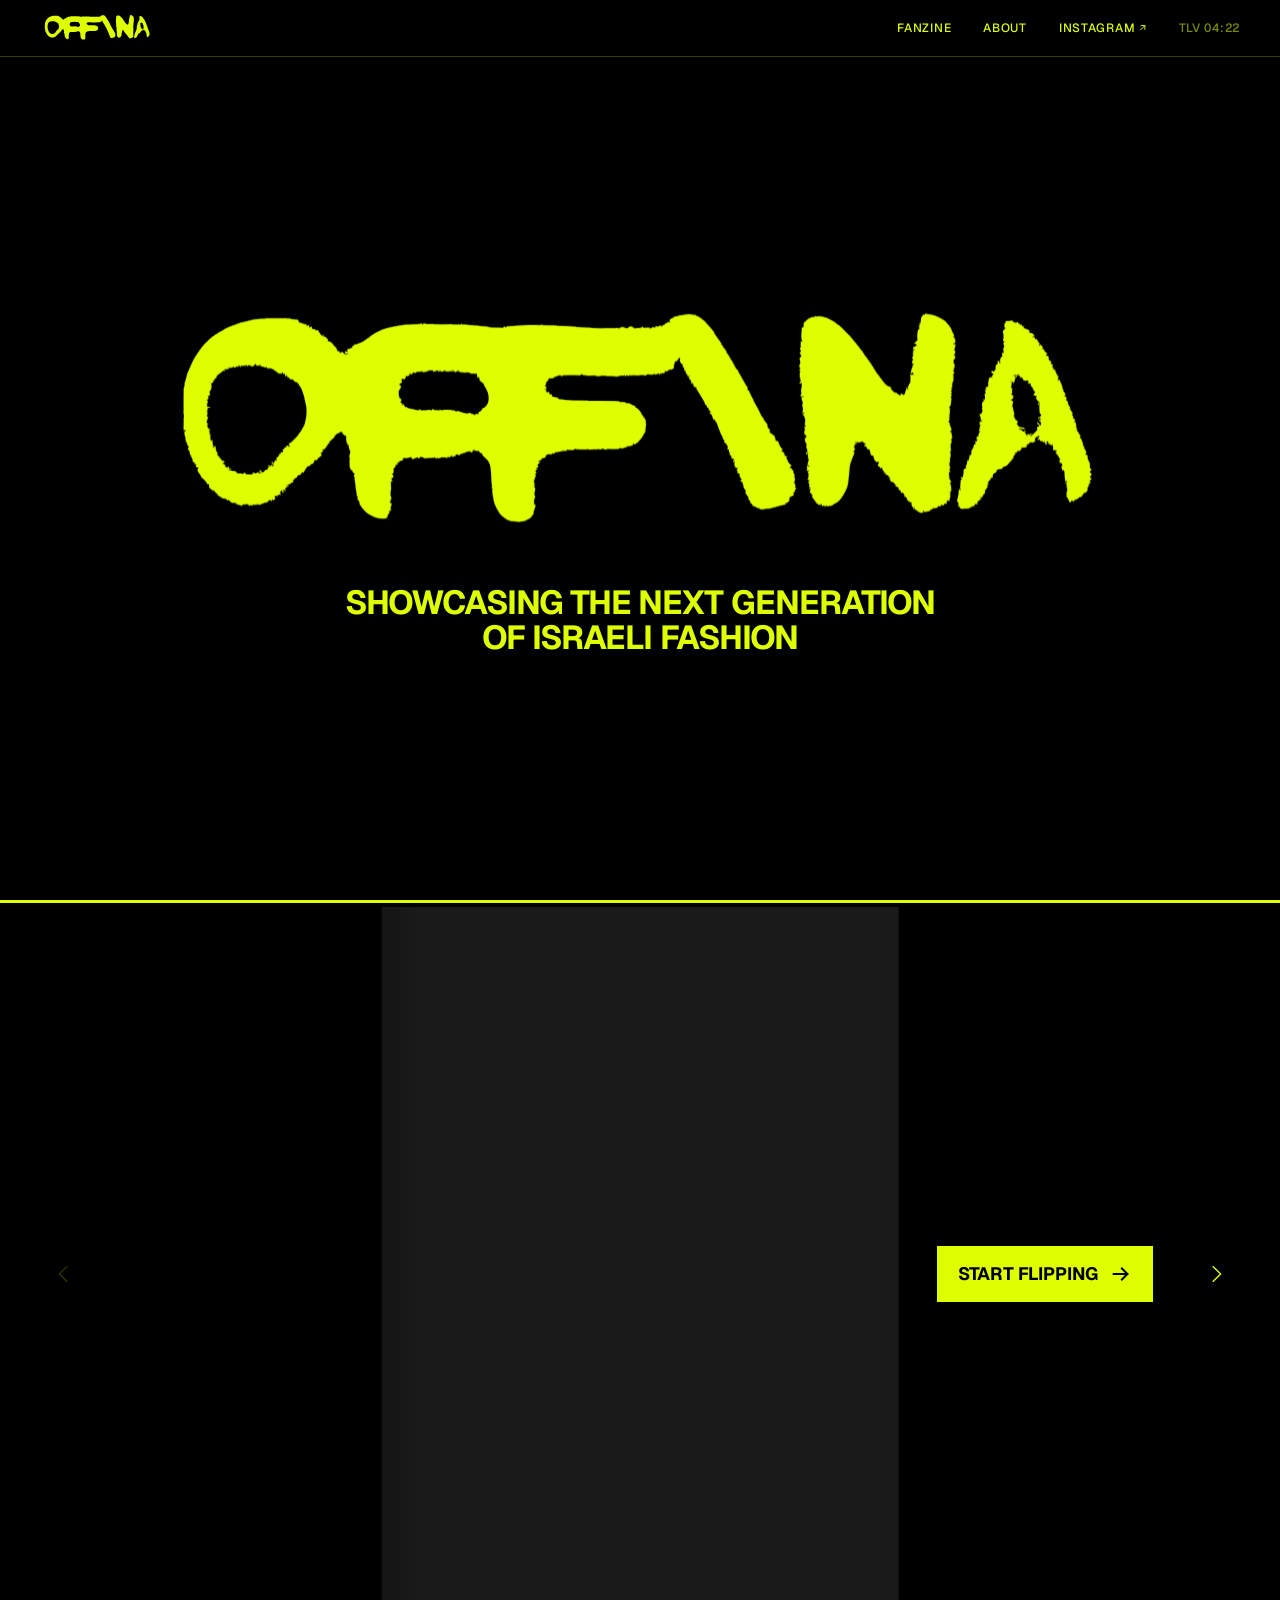
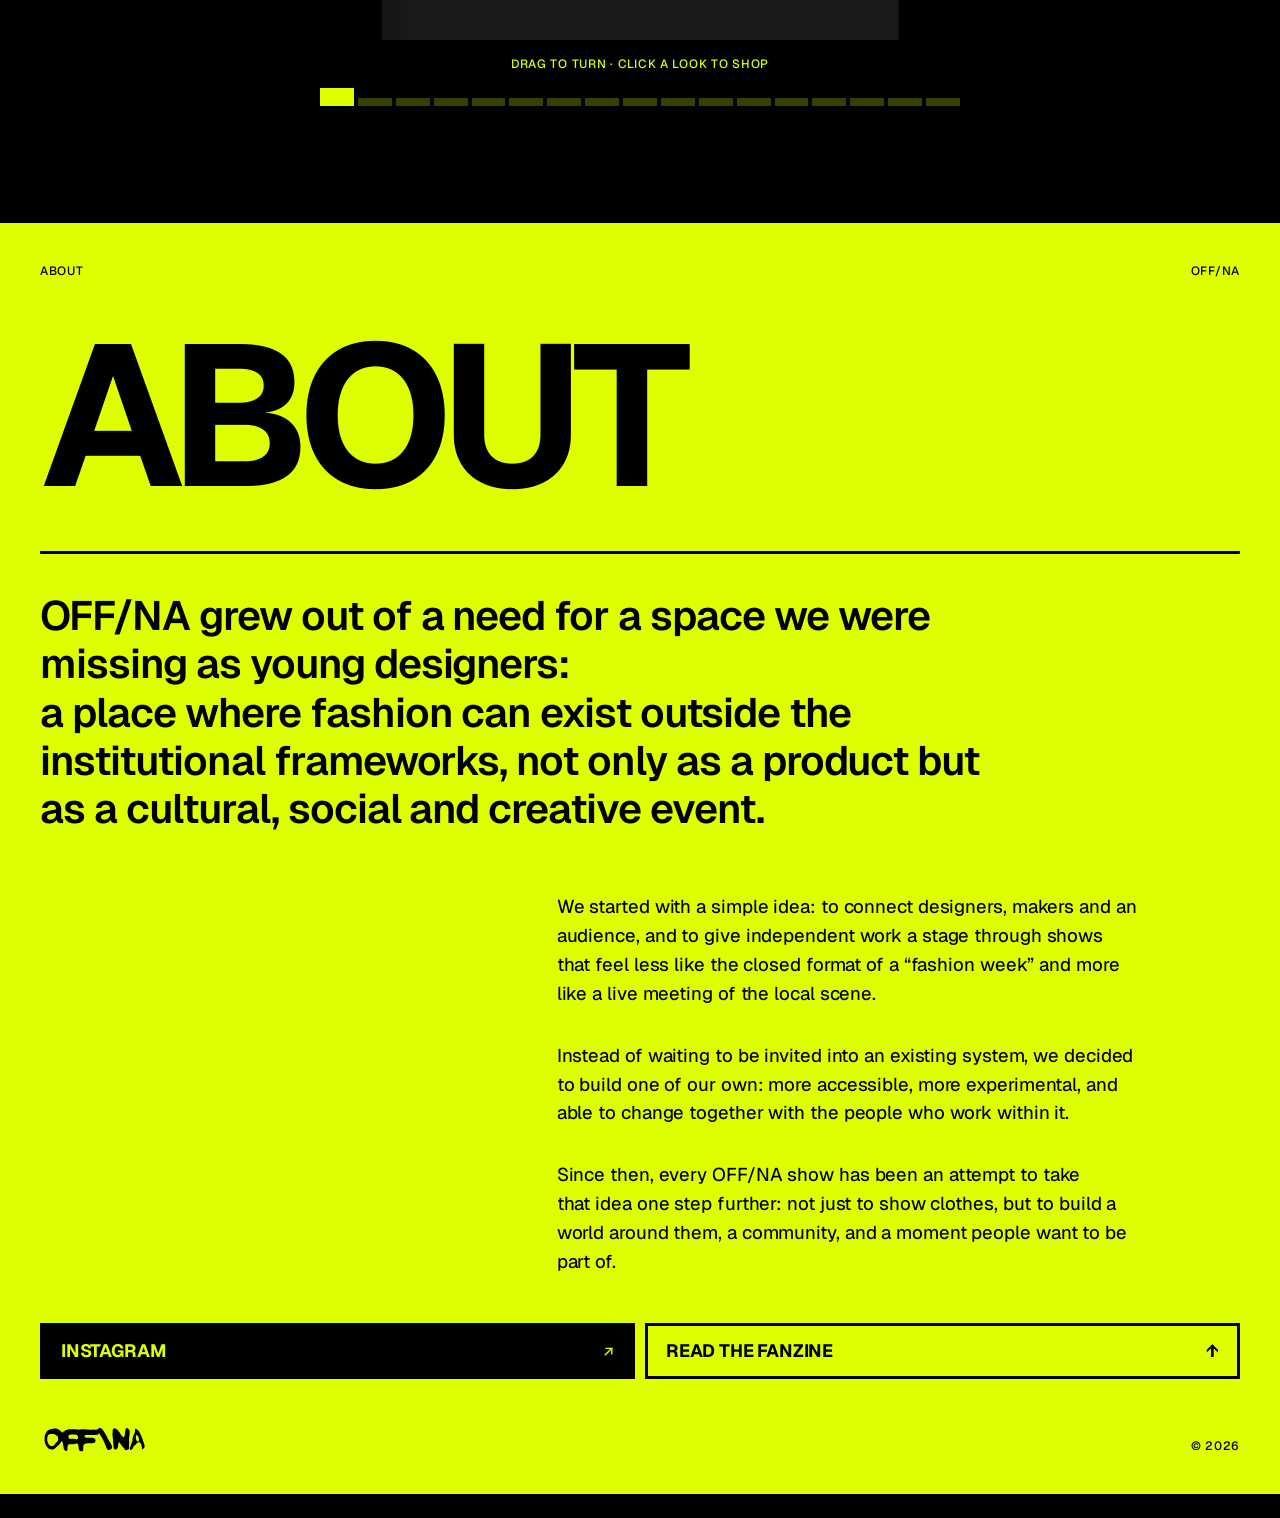
==== commit 2b881e28: "About: line break in the lead Co-Authored-By: Claude Opus 5.5 <noreply@anthropic.com> Claude-Session" ====
--- a/index.html
+++ b/index.html
@@ -53,7 +53,7 @@
       <header class="about__head label"><span>About</span><span>OFF/NA</span></header>
       <h2 class="about__title">About</h2>
       <div class="about__text">
-        <p>OFF/NA grew out of a need for a space we were missing as young designers: a place where fashion can exist outside the institutional frameworks, not only as a product but as a cultural, social and creative event.</p>
+        <p>OFF/NA grew out of a need for a space we were missing as young designers:<br>a place where fashion can exist outside the institutional frameworks, not only as a product but as a cultural, social and creative event.</p>
         <p>We started with a simple idea: to connect designers, makers and an audience, and to give independent work a stage through shows that feel less like the closed format of a “fashion week” and more like a live meeting of the local scene.</p>
         <p>Instead of waiting to be invited into an existing system, we decided to build one of our own: more accessible, more experimental, and able to change together with the people who work within it.</p>
         <p>Since then, every OFF/NA show has been an attempt to take that idea one step further: not just to show clothes, but to build a world around them, a community, and a moment people want to be part of.</p>
--- a/style.css
+++ b/style.css
@@ -114,8 +114,36 @@
   letter-spacing: -0.055em;
   text-transform: uppercase;
 }
-.about__text { display: grid; gap: 0.8em; max-width: 34em; border-top: var(--rule) solid var(--ink); padding-top: 18px; }
-.about__text p { font-weight: 600; font-size: clamp(19px, 2.4vw, 30px); line-height: 1.22; letter-spacing: -0.02em; }
+.about__text {
+  display: grid;
+  grid-template-columns: repeat(12, 1fr);
+  column-gap: var(--gutter);
+  row-gap: clamp(22px, 2.6vw, 34px);
+  border-top: var(--rule) solid var(--ink);
+  padding-top: clamp(24px, 3vw, 40px);
+}
+/* the first paragraph leads, large; the rest read as calm body text in a narrower column */
+.about__text p {
+  grid-column: 6 / span 6;
+  max-width: 34em;
+  font-weight: 450;
+  font-size: clamp(17px, 1.45vw, 21px);
+  line-height: 1.55;
+  letter-spacing: -0.005em;
+  text-wrap: pretty;
+}
+.about__text p:first-child {
+  grid-column: 1 / span 10;
+  max-width: 24em;
+  font-weight: 600;
+  font-size: clamp(24px, 3.2vw, 44px);
+  line-height: 1.18;
+  letter-spacing: -0.025em;
+  margin-bottom: clamp(12px, 2vw, 32px);
+}
+@media (max-width: 760px) {
+  .about__text p, .about__text p:first-child { grid-column: 1 / -1; }
+}
 
 .actions { display: grid; gap: 10px; }
 @media (min-width: 640px) { .actions { grid-template-columns: repeat(auto-fit, minmax(220px, 1fr)); } }
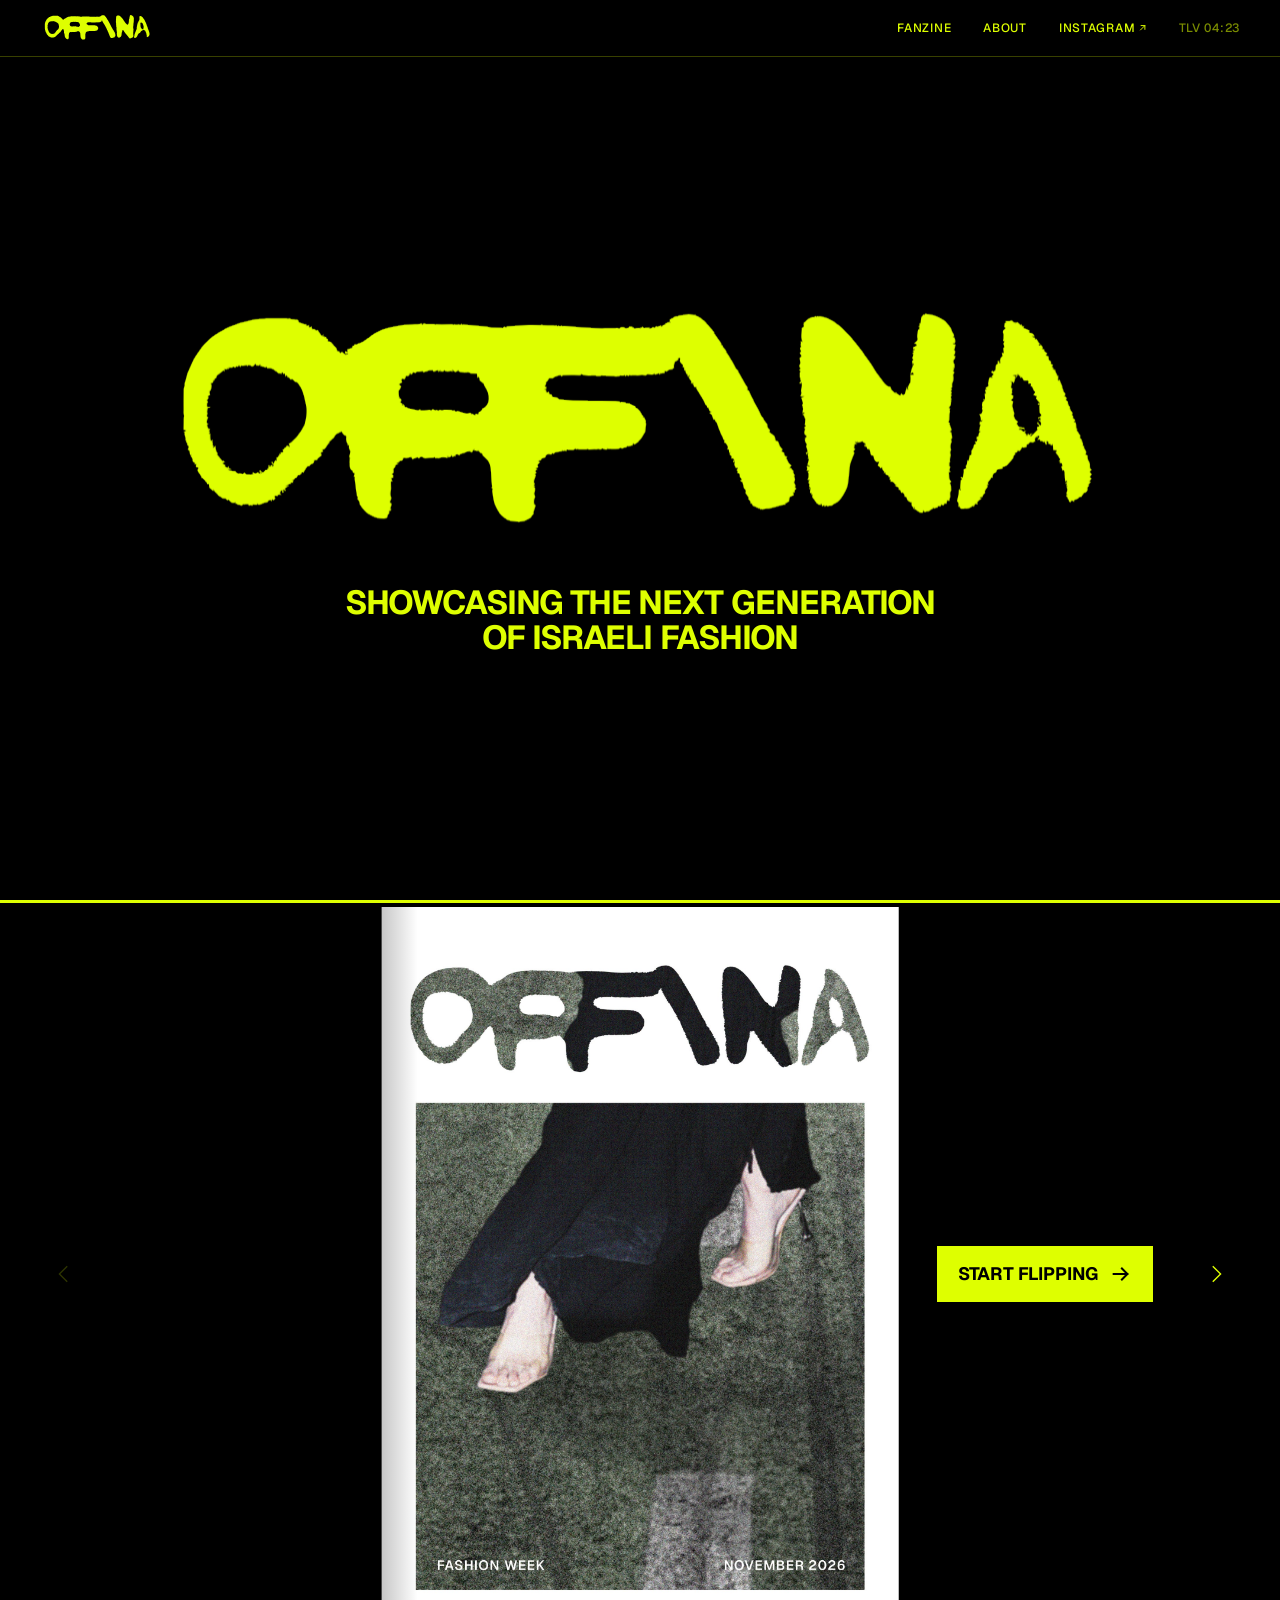
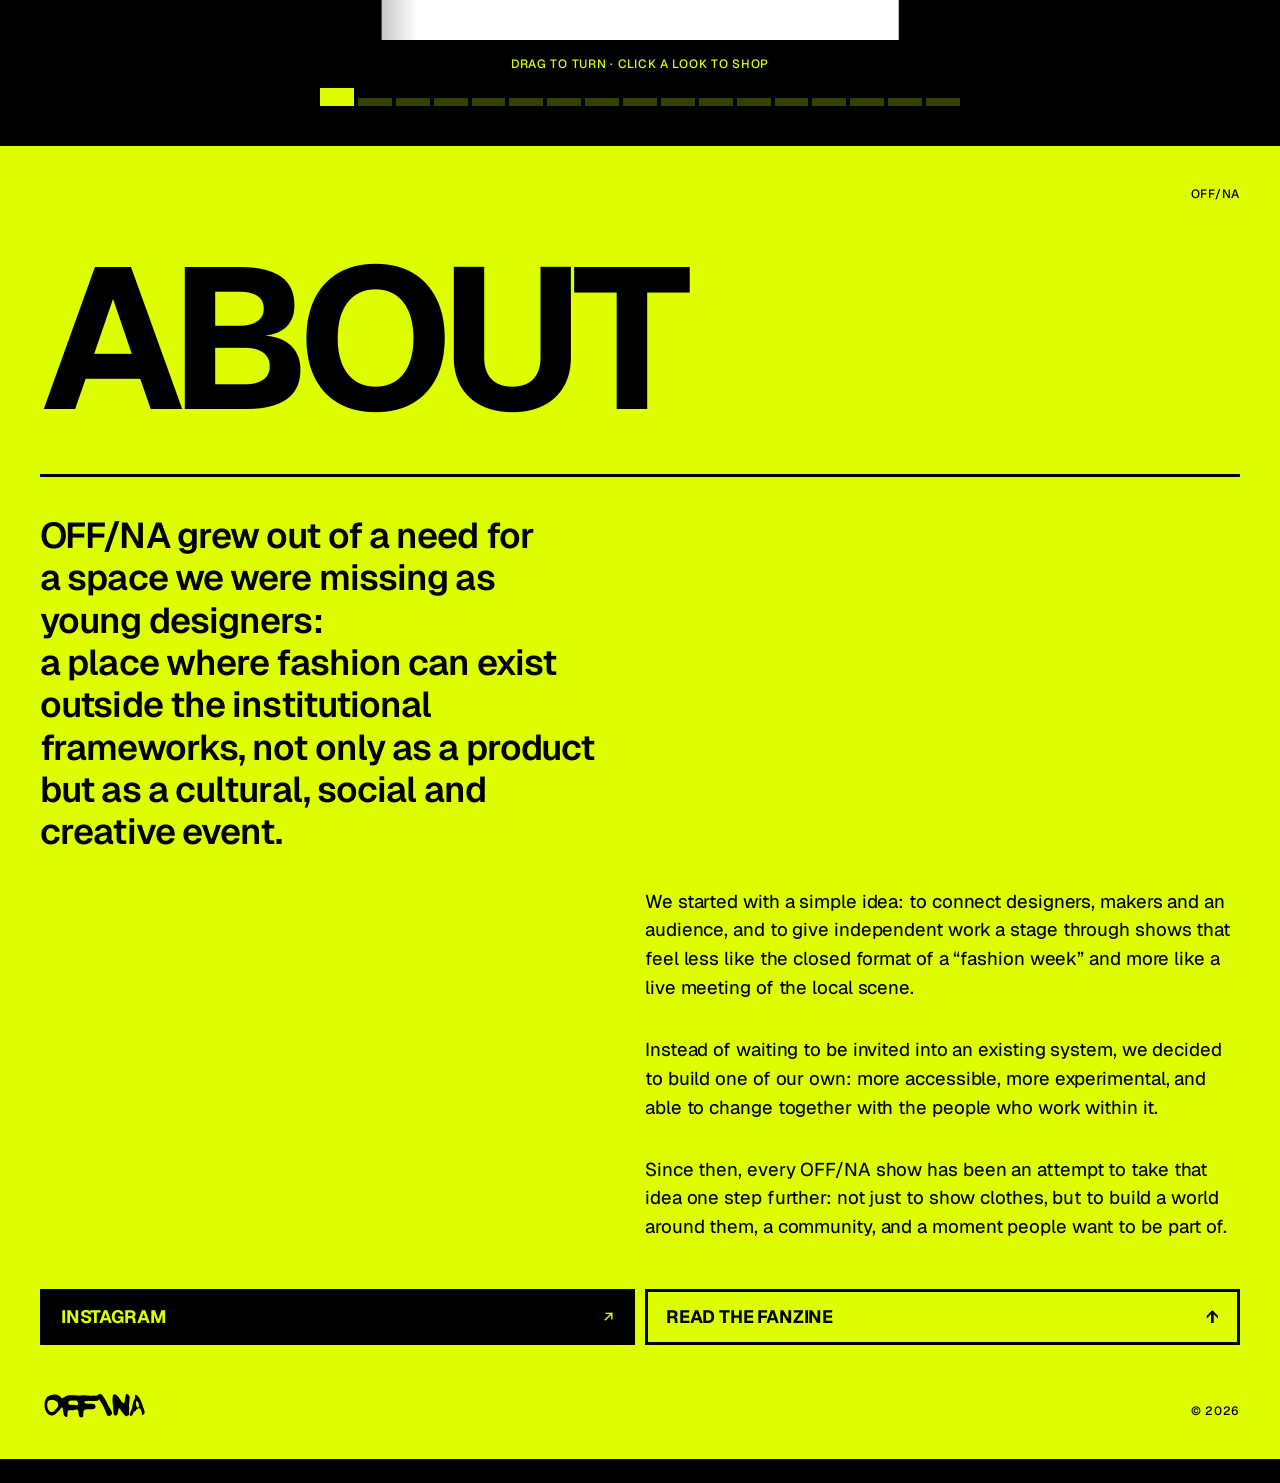
==== commit 6633b663: "About: remove the small About label Co-Authored-By: Claude Opus 5.5 <noreply@anthropic.com> Claude-S" ====
--- a/index.html
+++ b/index.html
@@ -50,7 +50,7 @@
 
     <!-- 4. ABOUT — edit the text here -->
     <section class="about" id="about">
-      <header class="about__head label"><span>About</span><span>OFF/NA</span></header>
+      <header class="about__head label"><span>OFF/NA</span></header>
       <h2 class="about__title">About</h2>
       <div class="about__text">
         <p>OFF/NA grew out of a need for a space we were missing as young designers:<br>a place where fashion can exist outside the institutional frameworks, not only as a product but as a cultural, social and creative event.</p>
--- a/style.css
+++ b/style.css
@@ -104,9 +104,8 @@
   display: flex;
   flex-direction: column;
   gap: clamp(28px, 5vw, 48px);
-  margin-top: clamp(40px, 6vw, 80px);
 }
-.about__head { display: flex; justify-content: space-between; }
+.about__head { display: flex; justify-content: flex-end; }
 .about__title {
   font-weight: 700;
   font-size: clamp(56px, 17vw, 200px);
@@ -141,7 +140,18 @@
   letter-spacing: -0.025em;
   margin-bottom: clamp(12px, 2vw, 32px);
 }
-@media (max-width: 760px) {
+/* desktop: the lead on the left; the body text starts on the same line as the "Read the fanzine" button */
+@media (min-width: 640px) {
+  .about__text { grid-template-columns: 1fr 1fr; column-gap: 10px; }      /* same split as the buttons */
+  .about__text p { grid-column: 2; }
+  .about__text { align-items: start; }
+  .about__text p:first-child { grid-column: 1; grid-row: 1; max-width: none; margin-bottom: 0; font-size: clamp(22px, 2.8vw, 40px); }
+  /* the body starts where the lead ends, in the right half */
+  .about__text p:nth-child(2) { grid-row: 2; }
+  .about__text p:nth-child(3) { grid-row: 3; }
+  .about__text p:nth-child(4) { grid-row: 4; }   /* the lead: the left half, ending where the Instagram button ends */
+}
+@media (max-width: 639px) {
   .about__text p, .about__text p:first-child { grid-column: 1 / -1; }
 }
 
--- a/fanzine/fanzine.css
+++ b/fanzine/fanzine.css
@@ -79,7 +79,7 @@
 
 .fz-page { position: relative; width: 100%; height: 100%; margin: 0; background: #1a1a1a; }
 .fz-page img { width: 100%; height: 100%; display: block; object-fit: cover; pointer-events: none; }
-.fz-page--blank { background: #e9e7e2; }
+.fz-page--blank { background: #111; }   /* back of a single page while it turns: dark, so nothing flashes white */
 .fz-page--none { background: transparent; }
 .fz-slot:has(.fz-page--none)::after { display: none; }
 
@@ -290,3 +290,10 @@
   .fz-slot, .fz-book { transition: none; }
   .fz-start svg { animation: none; }
 }
+
+/* touch screens: no tap highlight or focus box on the page edges, and no "lifted corner" left behind */
+.fz-edge, .fz-hot, .fz-nav, .fz-tick, .fz-start { -webkit-tap-highlight-color: transparent; }
+.fz-edge:focus { outline: none; }
+@media (hover: none) {
+  .peek-next .fz-slot--r, .peek-prev .fz-slot--l, .peek-next .fz-slot--solo { transform: none; box-shadow: none; }
+}
